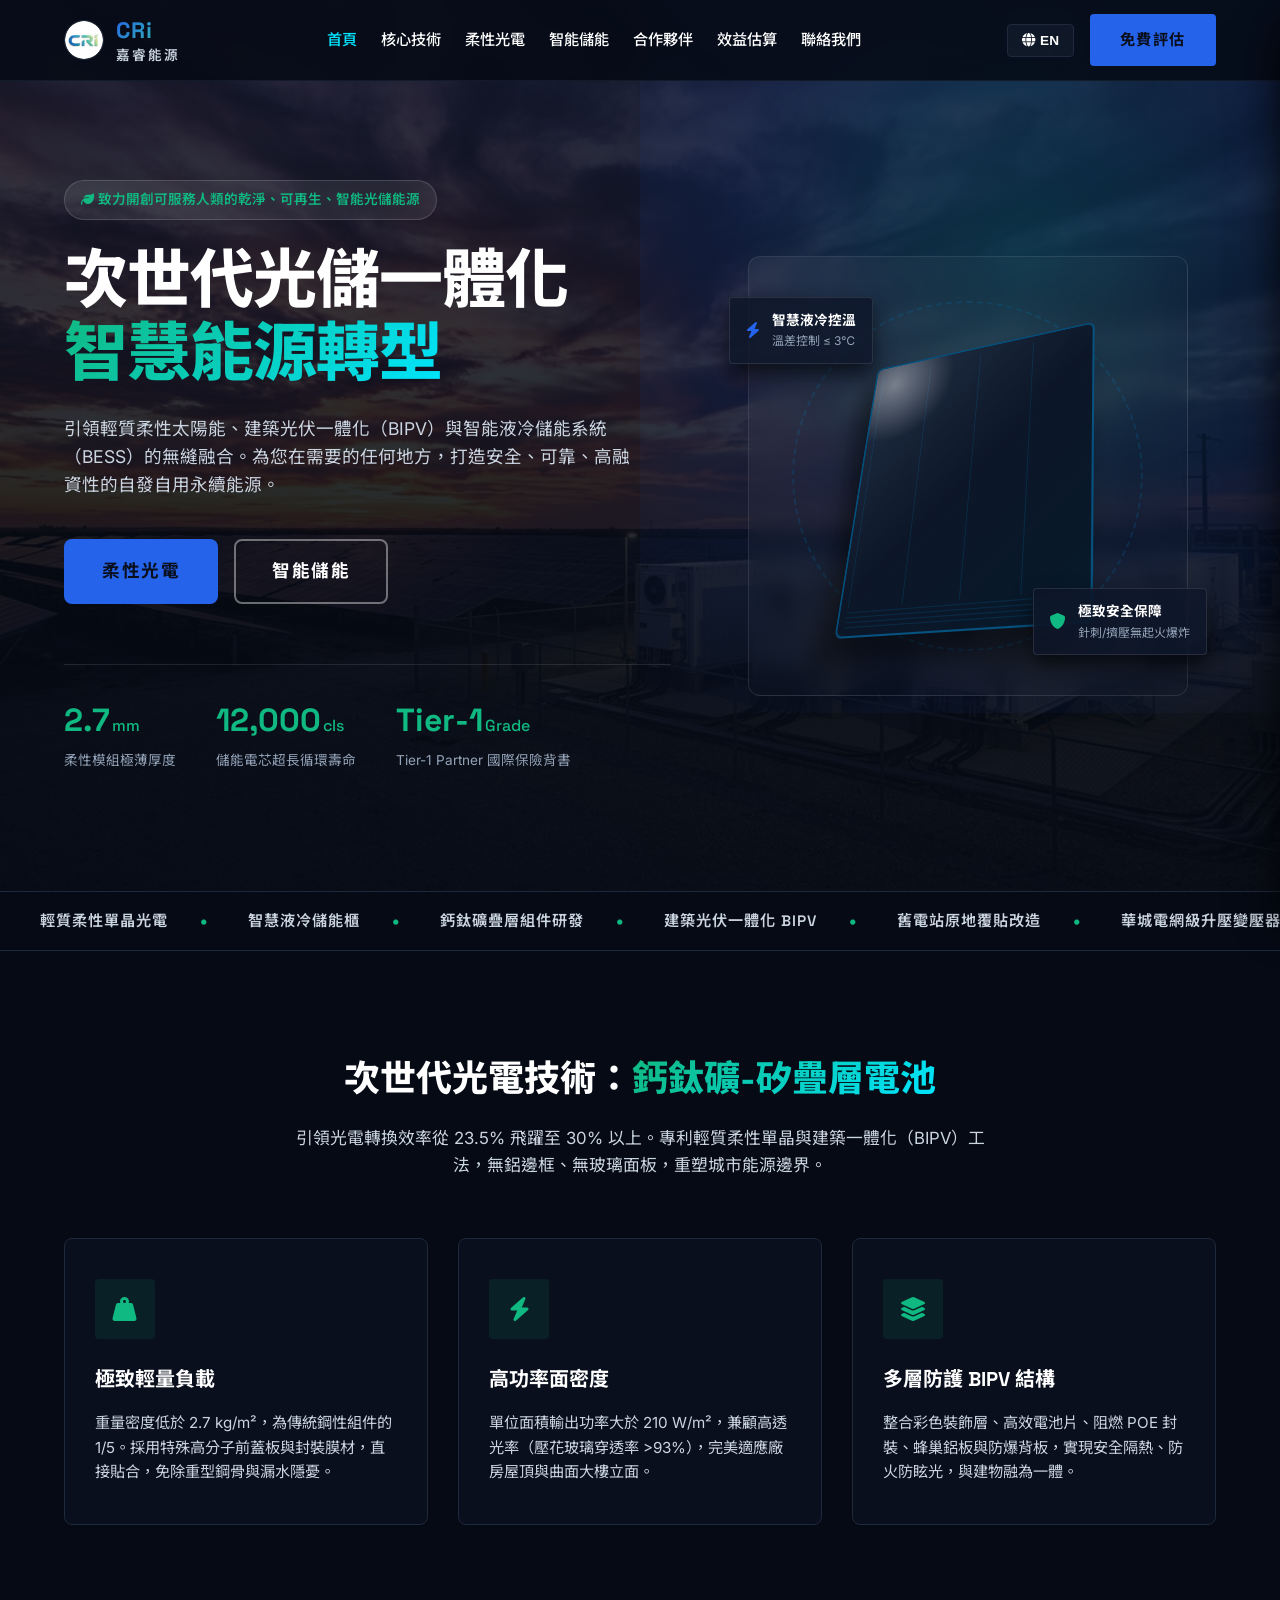
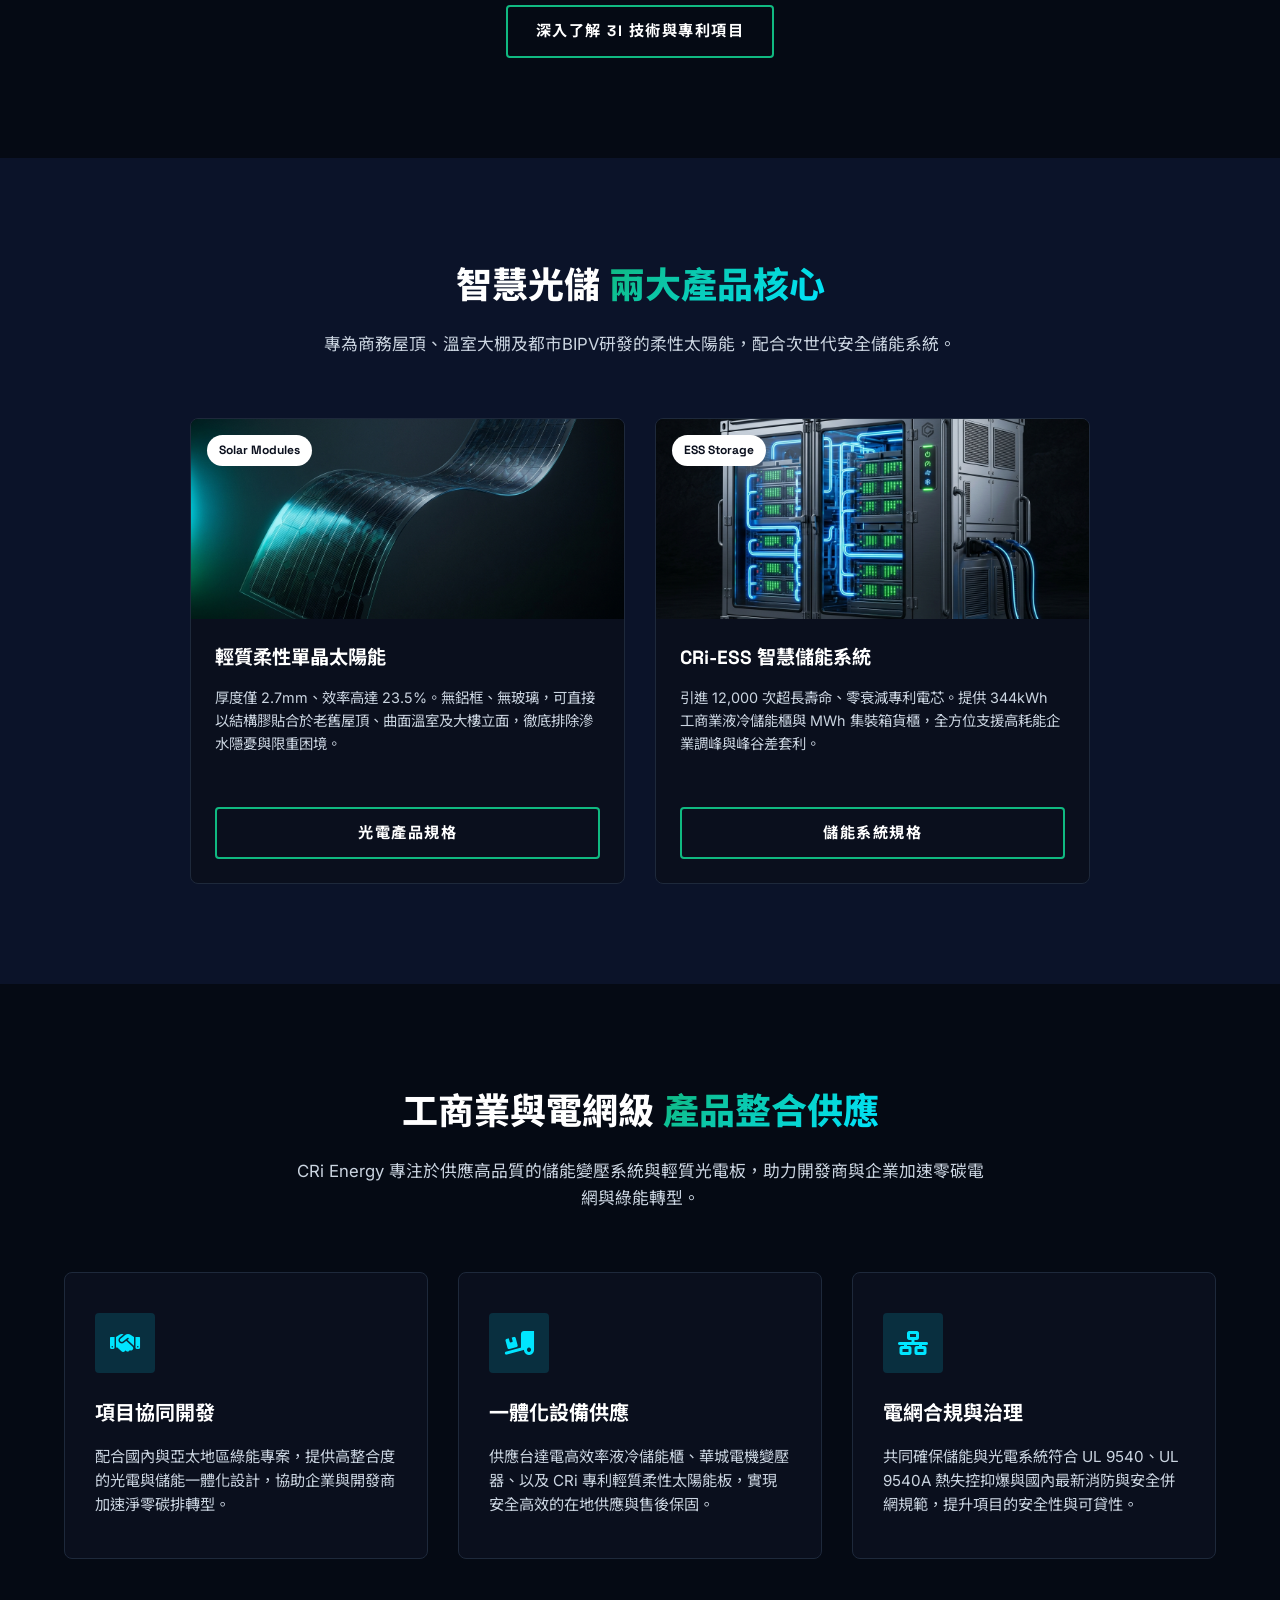
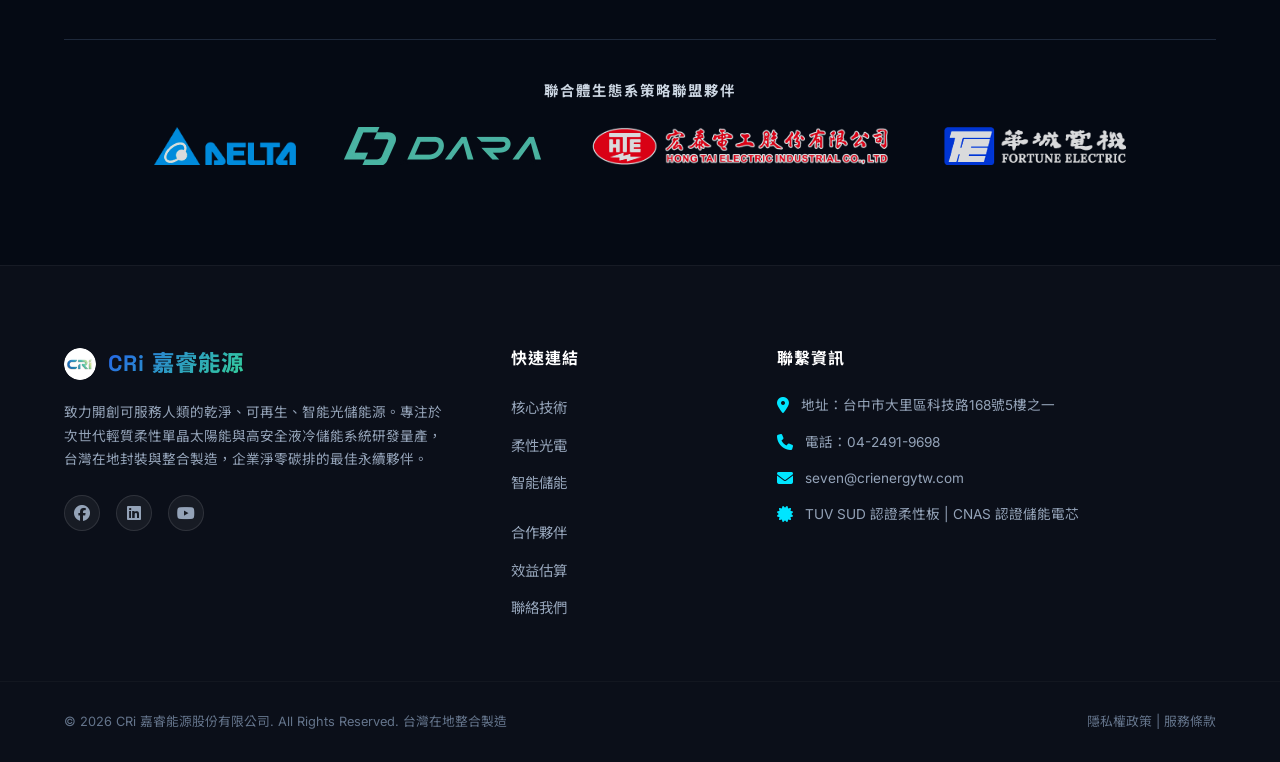
==== index.html @ dd79ecb8 "Add files via upload" ====
<!DOCTYPE html>
<html lang="zh-Hant">
<head>
    <meta charset="UTF-8">
    <meta name="viewport" content="width=device-width, initial-scale=1.0">
    <title>CRi 嘉睿能源 | 輕質柔性太陽能與智慧電網級儲能整合專家</title>
    <meta name="description" content="CRi 嘉睿能源專注於次世代輕質柔性單晶太陽能（效率 30%+ 鈣鈦礦研發）與高安全液冷儲能系統研發整合，攜手台達電、華城電機等產業龍頭，提供用電大戶與電網級光儲一體化解決方案。">
    <meta name="keywords" content="輕質太陽能, 柔性太陽能板, BIPV, 儲能系統, 電網級儲能, 鈣鈦礦疊層電池, 台達電儲能, 華城變壓器, 淨零碳排, ESG, 用電大戶">
    <meta property="og:title" content="CRi 嘉睿能源 | 輕質柔性太陽能與智慧電網級儲能整合專家">
    <meta property="og:description" content="CRi 嘉睿能源專注於次世代輕質柔性單晶太陽能（效率 30%+ 鈣鈦礦研發）與高安全液冷儲能系統研發整合，攜手台達電、華城電機等產業龍頭，提供用電大戶與電網級光儲一體化解決方案。">
    <meta property="og:type" content="website">
    <meta property="og:url" content="https://www.crienergytw.com/index.html">
    <meta property="og:image" content="https://www.crienergytw.com/images/logo.png">
    <!-- Google Fonts -->
    <link rel="preconnect" href="https://fonts.googleapis.com">
    <link rel="preconnect" href="https://fonts.gstatic.com" crossorigin>
    <link href="https://fonts.googleapis.com/css2?family=Space+Grotesk:wght@400;500;600;700&family=Inter:wght@400;500;600;700&family=Noto+Sans+TC:wght@300;400;500;700&display=swap" rel="stylesheet">
    <!-- FontAwesome for Icons -->
    <link rel="stylesheet" href="https://cdnjs.cloudflare.com/ajax/libs/font-awesome/6.4.0/css/all.min.css">
    <!-- Custom Style Sheet -->
    <link rel="stylesheet" href="styles.css">
    <link rel="icon" type="image/png" href="images/logo.png">
    <link rel="canonical" href="https://www.crienergytw.com/index.html">
    <!-- JSON-LD Structured Data for Organization -->
    <script type="application/ld+json">
    {
      "@context": "https://schema.org",
      "@type": "Organization",
      "name": "CRi 嘉睿能源",
      "url": "https://www.crienergytw.com",
      "logo": "https://www.crienergytw.com/images/logo.png",
      "description": "CRi 嘉睿能源專注於次世代輕質柔性單晶太陽能與高安全液冷儲能系統研發整合，提供用電大戶與電網級光儲一體化解決方案。",
      "address": {
        "@type": "PostalAddress",
        "streetAddress": "大里區科技路168號5樓之一",
        "addressLocality": "台中市",
        "addressCountry": "TW"
      },
      "contactPoint": {
        "@type": "ContactPoint",
        "telephone": "+886-4-2491-9698",
        "contactType": "customer service",
        "email": "seven@crienergytw.com"
      }
    }
    </script>
</head>
<body class="lang-zh">
    <!-- Navigation Header -->
    <header class="header">
        <div class="container nav-container">
            <a href="index.html" class="logo">
                <img src="images/logo.png" alt="CRi Logo" width="40" height="40" style="border-radius:50%; object-fit:cover; border: 1.5px solid var(--border);">
                <div class="logo-text">
                    <span class="brand-cri">CRi</span>
                    <span class="brand-name" lang="zh">嘉睿能源</span>
                    <span class="brand-name" lang="en">Energy</span>
                </div>
            </a>

            <nav class="nav-links">
                <a href="index.html" class="active"><span lang="zh">首頁</span><span lang="en">Home</span></a>
                <a href="about.html"><span lang="zh">核心技術</span><span lang="en">Tech</span></a>
                <a href="products-solar.html"><span lang="zh">柔性光電</span><span lang="en">Solar</span></a>
                <a href="products-storage.html"><span lang="zh">智能儲能</span><span lang="en">Storage</span></a>
                <a href="partnerships.html"><span lang="zh">合作夥伴</span><span lang="en">Partnerships</span></a>
                <a href="calculator.html"><span lang="zh">效益估算</span><span lang="en">ROI Calc</span></a>
                <a href="contact.html"><span lang="zh">聯絡我們</span><span lang="en">Contact</span></a>
            </nav>

            <div class="header-actions">
                <button class="lang-switch-btn" id="langToggle">
                    <span lang="zh"><i class="fa-solid fa-globe"></i> EN</span>
                    <span lang="en"><i class="fa-solid fa-globe"></i> 繁中</span>
                </button>
                <a href="contact.html" class="btn btn-accent nav-cta">
                    <span lang="zh">免費評估</span>
                    <span lang="en">Free Quote</span>
                </a>
                <button class="mobile-nav-toggle" aria-label="Toggle navigation">
                    <i class="fa-solid fa-bars"></i>
                </button>
            </div>
        </div>
    </header>

    <!-- Mobile Drawer Navigation -->
    <div class="mobile-drawer">
        <div class="drawer-header">
            <span class="brand-cri">CRi 嘉睿能源</span>
            <button class="drawer-close"><i class="fa-solid fa-xmark"></i></button>
        </div>
        <nav class="drawer-links">
            <a href="index.html" class="drawer-link active"><span lang="zh">首頁</span><span lang="en">Home</span></a>
            <a href="about.html" class="drawer-link"><span lang="zh">核心技術</span><span lang="en">Tech</span></a>
            <a href="products-solar.html" class="drawer-link"><span lang="zh">柔性光電</span><span lang="en">Solar</span></a>
            <a href="products-storage.html" class="drawer-link"><span lang="zh">智能儲能</span><span lang="en">Storage</span></a>
            <a href="partnerships.html" class="drawer-link"><span lang="zh">合作夥伴</span><span lang="en">Partnerships</span></a>
            <a href="calculator.html" class="drawer-link"><span lang="zh">效益估算</span><span lang="en">ROI Calc</span></a>
            <a href="contact.html" class="drawer-link"><span lang="zh">聯絡我們</span><span lang="en">Contact</span></a>
            <a href="contact.html" class="drawer-link btn btn-accent text-center mt-2"><span lang="zh">免費評估</span><span lang="en">Free Quote</span></a>
        </nav>
    </div>

    <!-- Hero Section -->
    <section class="hero-section hero-home">
        <div class="hero-bg-glow"></div>
        <div class="container hero-container">
            <div class="hero-content">
                <div class="tagline">
                    <span lang="zh"><i class="fa-solid fa-leaf"></i> 致力開創可服務人類的乾淨、可再生、智能光儲能源</span>
                    <span lang="en"><i class="fa-solid fa-leaf"></i> Committed to Clean, Renewable, Intelligent Solar & Storage</span>
                </div>
                <h1 lang="zh" class="hero-title">次世代光儲一體化<br><span class="gradient-text">智慧能源轉型</span></h1>
                <h1 lang="en" class="hero-title">Next-Gen Solar-Storage<br><span class="gradient-text">Intelligent Integration</span></h1>
                
                <p lang="zh" class="hero-subtitle">引領輕質柔性太陽能、建築光伏一體化（BIPV）與智能液冷儲能系統（BESS）的無縫融合。為您在需要的任何地方，打造安全、可靠、高融資性的自發自用永續能源。</p>
                <p lang="en" class="hero-subtitle">Leading the seamless fusion of lightweight flexible solar, building-integrated photovoltaics (BIPV), and intelligent liquid-cooled BESS. Delivering secure, reliable, and bankable self-generation energy systems wherever you need it.</p>

                <div class="hero-buttons">
                    <a href="products-solar.html" class="btn btn-accent btn-lg">
                        <span lang="zh">柔性光電</span>
                        <span lang="en">Solar Modules</span>
                    </a>
                    <a href="products-storage.html" class="btn btn-outline btn-lg">
                        <span lang="zh">智能儲能</span>
                        <span lang="en">Energy Storage</span>
                    </a>
                </div>

                <div class="hero-badges">
                    <div class="hero-badge">
                        <span class="badge-num">2.7<span class="badge-unit">mm</span></span>
                        <span class="badge-label" lang="zh">柔性模組極薄厚度</span>
                        <span class="badge-label" lang="en">Ultra-Thin Flexible Profile</span>
                    </div>
                    <div class="hero-badge">
                        <span class="badge-num">12,000<span class="badge-unit">cls</span></span>
                        <span class="badge-label" lang="zh">儲能電芯超長循環壽命</span>
                        <span class="badge-label" lang="en">ESS Cell Cycle Life</span>
                    </div>
                    <div class="hero-badge">
                        <span class="badge-num">Tier-1<span class="badge-unit">Grade</span></span>
                        <span class="badge-label" lang="zh">Tier-1 Partner 國際保險背書</span>
                        <span class="badge-label" lang="en">Factory Technical Support</span>
                    </div>
                </div>
            </div>
            
            <div class="hero-visual">
                <div class="flex-panel-card">
                    <div class="glow-ring"></div>
                    <div class="panel-preview">
                        <div class="flex-solar-panel">
                            <div class="grid-line horizontal"></div>
                            <div class="grid-line horizontal"></div>
                            <div class="grid-line horizontal"></div>
                            <div class="grid-line horizontal"></div>
                            <div class="grid-line vertical"></div>
                            <div class="grid-line vertical"></div>
                            <div class="grid-line vertical"></div>
                            <div class="grid-line vertical"></div>
                            <div class="sun-flare"></div>
                        </div>
                    </div>
                    <div class="floating-data-card card-1">
                        <i class="fa-solid fa-bolt text-accent"></i>
                        <div>
                            <h4 lang="zh">智慧液冷控溫</h4>
                            <h4 lang="en">Smart Liquid Cooling</h4>
                            <p lang="zh">溫差控制 ≤ 3℃</p>
                            <p lang="en">Temp Deviation ≤ 3℃</p>
                        </div>
                    </div>
                    <div class="floating-data-card card-2">
                        <i class="fa-solid fa-shield text-success"></i>
                        <div>
                            <h4 lang="zh">極致安全保障</h4>
                            <h4 lang="en">Extreme Safety</h4>
                            <p lang="zh">針刺/擠壓無起火爆炸</p>
                            <p lang="en">Zero Fire, Certified</p>
                        </div>
                    </div>
                </div>
            </div>
        </div>
    </section>

    <!-- Infinite Scrolling Ticker -->
    <div class="ticker-wrap">
        <div class="ticker">
            <div class="ticker-item"><span lang="zh">輕質柔性單晶光電</span><span lang="en">Lightweight Flexible Solar</span></div>
            <div class="ticker-item"><span lang="zh">智慧液冷儲能櫃</span><span lang="en">Liquid-Cooled LFP BESS</span></div>
            <div class="ticker-item"><span lang="zh">鈣鈦礦疊層組件研發</span><span lang="en">Perovskite Tandem Solar</span></div>
            <div class="ticker-item"><span lang="zh">建築光伏一體化 BIPV</span><span lang="en">Building Integrated PV</span></div>
            <div class="ticker-item"><span lang="zh">舊電站原地覆貼改造</span><span lang="en">Overlay Solar Repower</span></div>
            <div class="ticker-item"><span lang="zh">華城電網級升壓變壓器</span><span lang="en">Fortune Grid Transformers</span></div>
            <div class="ticker-item"><span lang="zh">台達防爆儲能櫃專利</span><span lang="en">Delta UL9540A BESS</span></div>
            <div class="ticker-item"><span lang="zh">高安全電網併網防護</span><span lang="en">Grid-Scale Connection Safety</span></div>
            <div class="ticker-item"><span lang="zh">達拉移動微電網快充</span><span lang="en">Dara EV Charging Hubs</span></div>
            <div class="ticker-item"><span lang="zh">國際安規認證與擔保</span><span lang="en">Lender-Ready Bankability</span></div>
            <!-- Duplicate for infinite seamless scroll -->
            <div class="ticker-item"><span lang="zh">輕質柔性單晶光電</span><span lang="en">Lightweight Flexible Solar</span></div>
            <div class="ticker-item"><span lang="zh">智慧液冷儲能櫃</span><span lang="en">Liquid-Cooled LFP BESS</span></div>
            <div class="ticker-item"><span lang="zh">鈣鈦礦疊層組件研發</span><span lang="en">Perovskite Tandem Solar</span></div>
            <div class="ticker-item"><span lang="zh">建築光伏一體化 BIPV</span><span lang="en">Building Integrated PV</span></div>
            <div class="ticker-item"><span lang="zh">舊電站原地覆貼改造</span><span lang="en">Overlay Solar Repower</span></div>
            <div class="ticker-item"><span lang="zh">華城電網級升壓變壓器</span><span lang="en">Fortune Grid Transformers</span></div>
            <div class="ticker-item"><span lang="zh">台達防爆儲能櫃專利</span><span lang="en">Delta UL9540A BESS</span></div>
            <div class="ticker-item"><span lang="zh">高安全電網併網防護</span><span lang="en">Grid-Scale Connection Safety</span></div>
            <div class="ticker-item"><span lang="zh">達拉移動微電網快充</span><span lang="en">Dara EV Charging Hubs</span></div>
            <div class="ticker-item"><span lang="zh">國際安規認證與擔保</span><span lang="en">Lender-Ready Bankability</span></div>
        </div>
    </div>

    <!-- Core Technology Teaser Section -->
    <section class="section advantages-section">
        <div class="container">
            <div class="section-header text-center">
                <h2 lang="zh" class="section-title">次世代光電技術：<span class="gradient-text">鈣鈦礦-矽疊層電池</span></h2>
                <h2 lang="en" class="section-title">Next-Gen Solar Tech: <span class="gradient-text">Perovskite-Silicon Tandem R&D</span></h2>
                <p lang="zh" class="section-subtitle">引領光電轉換效率從 23.5% 飛躍至 30% 以上。專利輕質柔性單晶與建築一體化（BIPV）工法，無鋁邊框、無玻璃面板，重塑城市能源邊界。</p>
                <p lang="en" class="section-subtitle">Pioneering cell conversion efficiency from 23.5% to over 30%. Patented lightweight flexible monomorphic cells and BIPV configurations without glass panels or frames.</p>
            </div>

            <div class="features-grid">
                <div class="feature-card">
                    <div class="card-icon" style="color: var(--primary);"><i class="fa-solid fa-weight-hanging"></i></div>
                    <h3 lang="zh">極致輕量負載</h3>
                    <h3 lang="en">Ultra-Light Profile</h3>
                    <p lang="zh">重量密度低於 2.7 kg/m²，為傳統鋼性組件的 1/5。採用特殊高分子前蓋板與封裝膜材，直接貼合，免除重型鋼骨與漏水隱憂。</p>
                    <p lang="en">Weighs under 2.7 kg/m², which is 1/5 of rigid glass panels. Utilizes specialized polymer covers and direct structural bonding.</p>
                </div>
                <div class="feature-card">
                    <div class="card-icon" style="color: var(--primary);"><i class="fa-solid fa-bolt"></i></div>
                    <h3 lang="zh">高功率面密度</h3>
                    <h3 lang="en">High Power Density</h3>
                    <p lang="zh">單位面積輸出功率大於 210 W/m²，兼顧高透光率（壓花玻璃穿透率 &gt;93%），完美適應廠房屋頂與曲面大樓立面。</p>
                    <p lang="en">Output power exceeds 210 W/m². Features high transmittance (&gt;93% embossed glass interface) for curved commercial facades.</p>
                </div>
                <div class="feature-card">
                    <div class="card-icon" style="color: var(--primary);"><i class="fa-solid fa-layer-group"></i></div>
                    <h3 lang="zh">多層防護 BIPV 結構</h3>
                    <h3 lang="en">BIPV Layer Engineering</h3>
                    <p lang="zh">整合彩色裝飾層、高效電池片、阻燃 POE 封裝、蜂巢鋁板與防爆背板，實現安全隔熱、防火防眩光，與建物融為一體。</p>
                    <p lang="en">Combines colored patterns, safety battery cells, fire-retardant POE layers, aluminum honeycomb, and insulation backing sheets.</p>
                </div>
            </div>

            <div class="text-center mt-3">
                <a href="about.html" class="btn btn-outline">
                    <span lang="zh">深入了解 3i 技術與專利項目</span>
                    <span lang="en">Explore 3i Technology &amp; Patents</span>
                </a>
            </div>
        </div>
    </section>

    <!-- Product Line Summary Section -->
    <section class="section products-section bg-light">
        <div class="container">
            <div class="section-header text-center">
                <h2 lang="zh" class="section-title">智慧光儲 <span class="gradient-text">兩大產品核心</span></h2>
                <h2 lang="en" class="section-title">Two Core <span class="gradient-text">Product Ranges</span></h2>
                <p lang="zh" class="section-subtitle">專為商務屋頂、溫室大棚及都市BIPV研發的柔性太陽能，配合次世代安全儲能系統。</p>
                <p lang="en" class="section-subtitle">Pioneering lightweight flexible solar integration and high-safety lithium battery storage systems.</p>
            </div>

            <div class="products-grid" style="grid-template-columns: 1fr 1fr; max-width: 900px; margin: 0 auto;">
                <div class="product-card">
                    <div class="product-badge bg-primary">Solar Modules</div>
                    <div class="product-image-placeholder" style="background:#0f172a; display:flex; align-items:center; justify-content:center;">
                        <img src="images/solar_render.jpg" alt="CRi Flexible Solar" style="width:100%; height:100%; object-fit:cover;">
                    </div>
                    <div class="product-info">
                        <h3>輕質柔性單晶太陽能</h3>
                        <p lang="zh" class="product-desc">厚度僅 2.7mm、效率高達 23.5%。無鋁框、無玻璃，可直接以結構膠貼合於老舊屋頂、曲面溫室及大樓立面，徹底排除滲水隱憂與限重困境。</p>
                        <p lang="en" class="product-desc">Flexible, thin monocrystalline panels. Glued flat without brackets, preventing structural damage and leakage on factories or BIPV facades.</p>
                        <a href="products-solar.html" class="btn btn-outline btn-block mt-2">
                            <span lang="zh">光電產品規格</span>
                            <span lang="en">Solar Specifications</span>
                        </a>
                    </div>
                </div>

                <div class="product-card">
                    <div class="product-badge bg-accent">ESS Storage</div>
                    <div class="product-image-placeholder" style="background:#0f172a; display:flex; align-items:center; justify-content:center;">
                        <img src="images/storage_render.jpg" alt="CRi ESS Cabinet" style="width:100%; height:100%; object-fit:cover;">
                    </div>
                    <div class="product-info">
                        <h3>CRi-ESS 智慧儲能系統</h3>
                        <p lang="zh" class="product-desc">引進 12,000 次超長壽命、零衰減專利電芯。提供 344kWh 工商業液冷儲能櫃與 MWh 集裝箱貨櫃，全方位支援高耗能企業調峰與峰谷差套利。</p>
                        <p lang="en" class="product-desc">12,000-cycle high safety ESS platforms. Supports peak shaving and peak-valley arbitrage for industrial and utility sectors.</p>
                        <a href="products-storage.html" class="btn btn-outline btn-block mt-2">
                            <span lang="zh">儲能系統規格</span>
                            <span lang="en">ESS Specifications</span>
                        </a>
                    </div>
                </div>
            </div>
        </div>
    </section>

    <!-- Strategic Partnerships Section -->
    <section class="section partnerships-section" id="partnerships">
        <div class="container">
            <div class="section-header text-center">
                <h2 lang="zh" class="section-title">工商業與電網級 <span class="gradient-text">產品整合供應</span></h2>
                <h2 lang="en" class="section-title">Commercial & Grid-Scale <span class="gradient-text">Product Integration</span></h2>
                <p lang="zh" class="section-subtitle">CRi Energy 專注於供應高品質的儲能變壓系統與輕質光電板，助力開發商與企業加速零碳電網與綠能轉型。</p>
                <p lang="en" class="section-subtitle">CRi Energy specializes in supplying utility-scale battery storage, grid transformers, and flexible solar modules, supporting developers in accelerating the transition to net-zero grids.</p>
            </div>

                        <div class="features-grid" style="margin-top: 48px;">
                <div class="feature-card">
                    <div class="card-icon card-icon-accent"><i class="fa-solid fa-handshake"></i></div>
                    <h3 lang="zh">項目協同開發</h3>
                    <h3 lang="en">Joint Development</h3>
                    <p lang="zh">配合國內與亞太地區綠能專案，提供高整合度的光電與儲能一體化設計，協助企業與開發商加速淨零碳排轉型。</p>
                    <p lang="en">Supporting green energy projects, delivering integrated solar and storage system architectures for net-zero transition.</p>
                </div>
                <div class="feature-card">
                    <div class="card-icon card-icon-accent"><i class="fa-solid fa-truck-ramp-box"></i></div>
                    <h3 lang="zh">一體化設備供應</h3>
                    <h3 lang="en">Equipment Sourcing</h3>
                    <p lang="zh">供應台達電高效率液冷儲能櫃、華城電機變壓器、以及 CRi 專利輕質柔性太陽能板，實現安全高效的在地供應與售後保固。</p>
                    <p lang="en">Sourcing high-efficiency liquid-cooled BESS containers, transformers, and CRi patented flexible modules with local technical support.</p>
                </div>
                <div class="feature-card">
                    <div class="card-icon card-icon-accent"><i class="fa-solid fa-network-wired"></i></div>
                    <h3 lang="zh">電網合規與治理</h3>
                    <h3 lang="en">Grid Stewardship</h3>
                    <p lang="zh">共同確保儲能與光電系統符合 UL 9540、UL 9540A 熱失控抑爆與國內最新消防與安全併網規範，提升項目的安全性與可貸性。</p>
                    <p lang="en">Ensuring assets comply with UL 9540A thermal runaway safety standards and local grid connection regulations.</p>
                </div>
            </div>

            <!-- Partner Logos Bar -->
            <div class="partner-logos-bar" style="margin-top: 60px; border-top: 1px solid var(--border); padding-top: 40px; text-align: center;">
                <h4 lang="zh" style="font-size: 0.9rem; font-weight: 700; color: var(--gray); text-transform: uppercase; letter-spacing: 2px; margin-bottom: 24px;">聯合體生態系策略聯盟夥伴</h4>
                <h4 lang="en" style="font-size: 0.9rem; font-weight: 700; color: var(--gray); text-transform: uppercase; letter-spacing: 2px; margin-bottom: 24px;">Consortium Ecosystem Partners</h4>
                <div style="display: flex; justify-content: center; align-items: center; gap: 48px; flex-wrap: wrap; opacity: 0.85;">
                    <img src="images/logo/delta_logo.png" alt="Delta Logo" style="height: 38px; width: auto; object-fit: contain; filter: brightness(1.2);">
                    <img src="images/logo/dara.avif" alt="Dara Power Logo" style="height: 38px; width: auto; object-fit: contain; filter: brightness(1.2);">
                    <img src="images/logo/hongtai_logo.png" alt="Hong Tai Logo" style="height: 38px; width: auto; object-fit: contain; filter: brightness(1.2);">
                    <img src="images/logo/fortune_logo.png" alt="Fortune Electric Logo" style="height: 38px; width: auto; object-fit: contain; filter: brightness(1.2);">
                </div>
            </div>
        </div>
    </section>

    <!-- Footer -->
    <footer class="footer">
        <div class="container footer-grid">
            <div class="footer-brand">
                <div class="logo">
                    <img src="images/logo.png" alt="CRi Logo" width="32" height="32" style="border-radius:50%; object-fit:cover;">
                    <span class="brand-cri">CRi 嘉睿能源</span>
                </div>
                <p lang="zh" class="footer-desc">致力開創可服務人類的乾淨、可再生、智能光儲能源。專注於次世代輕質柔性單晶太陽能與高安全液冷儲能系統研發量產，台灣在地封裝與整合製造，企業淨零碳排的最佳永續夥伴。</p>
                <p lang="en" class="footer-desc">Committed to developing clean, renewable, and intelligent solar & storage systems that serve humanity. Offering Taiwan-made flexible modules and advanced LFP storage cabinets.</p>
                <div class="social-links">
                    <a href="#" aria-label="Facebook"><i class="fa-brands fa-facebook"></i></a>
                    <a href="#" aria-label="LinkedIn"><i class="fa-brands fa-linkedin"></i></a>
                    <a href="#" aria-label="YouTube"><i class="fa-brands fa-youtube"></i></a>
                </div>
            </div>

            <div class="footer-links">
                <h4 lang="zh">快速連結</h4>
                <h4 lang="en">Quick Links</h4>
                <ul>
                    <li><a href="about.html"><span lang="zh">核心技術</span><span lang="en">Tech</span></a></li>
                    <li><a href="products-solar.html"><span lang="zh">柔性光電</span><span lang="en">Solar</span></a></li>
                    <li><a href="products-storage.html"><span lang="zh">智能儲能</span><span lang="en">Storage</span></a></li>
                    <li></li>
                    <li><a href="partnerships.html"><span lang="zh">合作夥伴</span><span lang="en">Partnerships</span></a></li>
                    <li><a href="calculator.html"><span lang="zh">效益估算</span><span lang="en">ROI Calc</span></a></li>
                    <li><a href="contact.html"><span lang="zh">聯絡我們</span><span lang="en">Contact</span></a></li>
                </ul>
            </div>

            <div class="footer-contact">
                <h4 lang="zh">聯繫資訊</h4>
                <h4 lang="en">Contact Info</h4>
                <ul class="contact-list">
                    <li><i class="fa-solid fa-location-dot"></i> <span lang="zh">地址：台中市大里區科技路168號5樓之一</span><span lang="en">Address: 5F.-1, No. 168, Keji Rd., Dali Dist., Taichung City, Taiwan</span></li>
                    <li><i class="fa-solid fa-phone"></i> <span lang="zh">電話：04-2491-9698</span><span lang="en">Phone: +886-4-2491-9698</span></li>
                    <li><i class="fa-solid fa-envelope"></i> seven@crienergytw.com</li>
                    <li><i class="fa-solid fa-certificate"></i> <span lang="zh">TUV SUD 認證柔性板 | CNAS 認證儲能電芯</span><span lang="en">TUV SUD Certified Solar | CNAS Certified Cells</span></li>
                </ul>
            </div>
        </div>

        <div class="footer-bottom">
            <div class="container footer-bottom-flex">
                <p>&copy; 2026 CRi 嘉睿能源股份有限公司. All Rights Reserved. <span lang="zh">台灣在地整合製造</span><span lang="en">Integrated in Taiwan</span></p>
                <p>
                    <a href="#"><span lang="zh">隱私權政策</span><span lang="en">Privacy Policy</span></a> | 
                    <a href="#"><span lang="zh">服務條款</span><span lang="en">Terms of Service</span></a>
                </p>
            </div>
        </div>
    </footer>

    <!-- Custom Script -->
    <script src="script.js"></script>
</body>
</html>
---- styles.css ----
/* Core Variables & Reset - CRi Dark Tech-Sustainable Theme */
:root {
    --primary: #10b981; /* Emerald Green (Sustainability) */
    --primary-light: #34d399;
    --primary-glow: rgba(16, 185, 129, 0.1);
    --accent: #2563eb; /* Cobalt Blue (Technology) */
    --accent-light: #00e5ff; /* Electric Cyan (Tech highlights) */
    --accent-glow: rgba(0, 229, 255, 0.15);
    --dark: #ffffff; /* White text for main headings */
    --dark-surface: #0a0f1d;
    --light: #0a0f1d; /* Card & container background */
    --light-bg: #0b1329; /* Section backgrounds */
    --gray: #cbd5e1; /* Muted text Slate-400 */
    --border: #1e293b; /* Thin slate border */
    --success: #10b981; /* Emerald Green */
    
    --font-heading: 'Space Grotesk', 'Outfit', 'Noto Sans TC', sans-serif;
    --font-body: 'Inter', 'Noto Sans TC', sans-serif;
    
    --shadow-sm: 0 2px 4px rgba(0,0,0,0.4);
    --shadow-md: 0 10px 20px rgba(0,0,0,0.6);
    --shadow-lg: 0 20px 40px rgba(0,0,0,0.8);
    
    --radius-sm: 4px;
    --radius-md: 8px;
    --radius-lg: 12px;
    
    --transition: all 0.3s cubic-bezier(0.4, 0, 0.2, 1);
}

* {
    box-sizing: border-box;
    margin: 0;
    padding: 0;
}

html {
    scroll-behavior: smooth;
    font-size: 16px;
}

body {
    font-family: var(--font-body);
    background-color: #050a14; /* Pure deep navy background */
    color: var(--gray); /* Use Slate-400 body text color */
    line-height: 1.6;
    overflow-x: hidden;
}

h1, h2, h3, h4, h5, h6 {
    color: var(--dark);
    font-family: var(--font-heading);
}

/* Bilingual Show/Hide System */
body.lang-zh [lang="en"] {
    display: none !important;
}

body.lang-en [lang="zh"] {
    display: none !important;
}

/* Grid & Layout Containers */
.container {
    width: 100%;
    max-width: 1200px;
    margin: 0 auto;
    padding: 0 24px;
}

.max-width-md {
    max-width: 800px;
}

.section {
    padding: 100px 0;
}

.bg-light {
    background-color: var(--light-bg);
}

.bg-dark {
    background-color: var(--dark);
}

.text-white {
    color: var(--light) !important;
}

.text-gray {
    color: var(--gray) !important;
}

.text-center {
    text-align: center;
}

.mb-1 { margin-bottom: 16px; }
.mb-2 { margin-bottom: 32px; }
.mt-2 { margin-top: 32px; }
.mt-3 { margin-top: 48px; }

.py-2 {
    padding-top: 8px !important;
    padding-bottom: 8px !important;
}

/* Buttons & Interactive Elements */
.btn {
    display: inline-flex;
    align-items: center;
    justify-content: center;
    padding: 12px 28px;
    font-family: var(--font-heading);
    font-weight: 700;
    font-size: 0.95rem;
    text-transform: uppercase;
    letter-spacing: 1.5px;
    border-radius: var(--radius-sm);
    border: 2px solid transparent;
    cursor: pointer;
    text-decoration: none;
    transition: var(--transition);
}

.btn-accent {
    background-color: var(--accent);
    color: var(--light);
}

.btn-accent:hover {
    background-color: var(--accent-light);
    transform: translateY(-2px);
    box-shadow: 0 8px 20px var(--accent-glow);
}

.btn-outline {
    background-color: transparent;
    border-color: var(--primary);
    color: var(--dark);
}

.btn-outline:hover {
    background-color: var(--primary);
    color: var(--light);
    transform: translateY(-2px);
}

.btn-lg {
    padding: 16px 36px;
    font-size: 1.1rem;
    border-radius: var(--radius-md);
}

.btn-block {
    display: flex;
    width: 100%;
}

.text-success {
    color: var(--success) !important;
}

.text-accent {
    color: var(--accent) !important;
}

.text-warning {
    color: #f39c12 !important;
}

/* Header & Navigation */
.header {
    position: fixed;
    top: 0;
    left: 0;
    width: 100%;
    z-index: 1000;
    background-color: rgba(5, 10, 20, 0.85);
    backdrop-filter: blur(12px);
    border-bottom: 1px solid rgba(30, 41, 59, 0.5);
    transition: var(--transition);
}

.header.scrolled {
    background-color: rgba(5, 10, 20, 0.98);
    box-shadow: var(--shadow-sm);
}

.nav-container {
    display: flex;
    align-items: center;
    justify-content: space-between;
    height: 80px;
}

.logo {
    display: flex;
    align-items: center;
    gap: 12px;
    text-decoration: none;
    color: var(--dark);
}

.logo-text {
    display: flex;
    flex-direction: column;
}

.brand-cri {
    font-family: var(--font-heading);
    font-weight: 800;
    font-size: 1.4rem;
    letter-spacing: 1px;
    background: linear-gradient(135deg, var(--accent), var(--primary-light));
    -webkit-background-clip: text;
    -webkit-text-fill-color: transparent;
}

.brand-name {
    font-size: 0.85rem;
    font-weight: 600;
    color: var(--gray);
    letter-spacing: 2px;
    margin-top: -4px;
}

.nav-links {
    display: flex;
    gap: 24px;
}

.nav-links a {
    text-decoration: none;
    color: var(--dark);
    font-weight: 500;
    transition: var(--transition);
    font-size: 0.95rem;
}

.nav-links a:hover, .nav-links a.active {
    color: var(--accent-light);
}

.header-actions {
    display: flex;
    align-items: center;
    gap: 16px;
}

.lang-switch-btn {
    background: rgba(30, 41, 59, 0.4);
    border: 1px solid var(--border);
    padding: 8px 14px;
    border-radius: var(--radius-sm);
    font-weight: 600;
    font-size: 0.85rem;
    cursor: pointer;
    transition: var(--transition);
    display: inline-flex;
    align-items: center;
    gap: 6px;
    color: var(--dark);
}

.lang-switch-btn:hover {
    background: var(--border);
    color: var(--primary);
}

.mobile-nav-toggle {
    display: none;
    background: none;
    border: none;
    font-size: 1.5rem;
    cursor: pointer;
    color: var(--dark);
}

/* Mobile Drawer */
.mobile-drawer {
    position: fixed;
    top: 0;
    right: -300px;
    width: 300px;
    height: 100%;
    background-color: var(--light);
    z-index: 2000;
    box-shadow: var(--shadow-lg);
    display: flex;
    flex-direction: column;
    padding: 24px;
    transition: right 0.4s cubic-bezier(0.4, 0, 0.2, 1);
}

.mobile-drawer.open {
    right: 0;
}

.drawer-header {
    display: flex;
    align-items: center;
    justify-content: space-between;
    margin-bottom: 40px;
}

.drawer-close {
    background: none;
    border: none;
    font-size: 1.8rem;
    cursor: pointer;
    color: var(--dark);
}

.drawer-links {
    display: flex;
    flex-direction: column;
    gap: 20px;
}

.drawer-links a {
    text-decoration: none;
    color: var(--dark);
    font-size: 1.1rem;
    font-weight: 500;
    padding: 8px 0;
    border-bottom: 1px solid var(--light-bg);
    transition: var(--transition);
}

.drawer-links a:hover, .drawer-links a.active {
    color: var(--accent-light);
}

/* Hero Section */
.hero-section {
    position: relative;
    padding: 180px 0 120px 0;
    background-size: cover;
    background-position: center center;
    background-repeat: no-repeat;
    color: var(--dark);
    overflow: hidden;
}

.hero-section::before {
    content: '';
    position: absolute;
    top: 0;
    left: 0;
    width: 100%;
    height: 100%;
    background: linear-gradient(rgba(5, 10, 20, 0.75) 0%, rgba(5, 10, 20, 0.95) 100%);
    z-index: 1;
    pointer-events: none;
}

.hero-section .container {
    position: relative;
    z-index: 2;
}

/* Page Specific Hero Background Images */
.hero-home { background-image: url('images/bg_home.jpg'); }
.hero-about { background-image: url('images/bg_about.jpg'); }
.hero-solar { background-image: url('images/bg_solar.jpg'); }
.hero-storage { background-image: url('images/bg_storage.jpg'); }
.hero-cases { background-image: url('images/bg_cases.jpg'); }
.hero-partnerships { background-image: url('images/bg_partnerships.jpg'); }
.hero-calculator { background-image: url('images/bg_calculator.jpg'); }
.hero-contact { background-image: url('images/bg_contact.jpg'); }

.hero-bg-glow {
    position: absolute;
    top: -20%;
    right: -10%;
    width: 60%;
    height: 100%;
    background: radial-gradient(circle, rgba(0, 229, 255, 0.15) 0%, rgba(37, 99, 235, 0.1) 50%, rgba(5, 10, 20, 0) 100%);
    z-index: 1;
    pointer-events: none;
}

.hero-container {
    display: grid;
    grid-template-columns: 1.1fr 0.9fr;
    gap: 48px;
    align-items: center;
    position: relative;
    z-index: 2;
}

.tagline {
    display: inline-flex;
    align-items: center;
    gap: 8px;
    background-color: rgba(255,255,255,0.08);
    border: 1px solid rgba(255,255,255,0.15);
    padding: 8px 16px;
    border-radius: 50px;
    font-size: 0.85rem;
    font-weight: 600;
    color: var(--success);
    margin-bottom: 24px;
}

.hero-title {
    font-family: var(--font-heading);
    font-size: 4rem;
    font-weight: 800;
    line-height: 1.15;
    margin-bottom: 24px;
    letter-spacing: -1px;
}

.gradient-text {
    background: linear-gradient(135deg, var(--success), var(--accent-light));
    -webkit-background-clip: text;
    -webkit-text-fill-color: transparent;
}

.hero-subtitle {
    font-size: 1.1rem;
    color: #cbd5e1;
    margin-bottom: 40px;
    max-width: 580px;
}

.hero-buttons {
    display: flex;
    gap: 16px;
    margin-bottom: 60px;
}

.hero-buttons .btn-outline {
    border-color: rgba(255,255,255,0.4);
    color: var(--dark);
}

.hero-buttons .btn-outline:hover {
    background-color: rgba(255,255,255,0.1);
    border-color: var(--dark);
    color: var(--dark);
}

.hero-badges {
    display: flex;
    gap: 40px;
    border-top: 1px solid rgba(255,255,255,0.1);
    padding-top: 30px;
}

.hero-badge {
    display: flex;
    flex-direction: column;
}

.badge-num {
    font-family: var(--font-heading);
    font-size: 2rem;
    font-weight: 800;
    color: var(--success);
}

.badge-unit {
    font-size: 1rem;
    font-weight: 500;
    margin-left: 2px;
}

.badge-label {
    font-size: 0.85rem;
    color: #94a3b8;
    margin-top: 4px;
}

/* Curved Solar Panel Illustration */
.hero-visual {
    display: flex;
    justify-content: center;
    position: relative;
}

.flex-panel-card {
    position: relative;
    width: 100%;
    max-width: 440px;
    height: 440px;
    background: radial-gradient(100% 100% at 0% 0%, rgba(255, 255, 255, 0.05) 0%, rgba(255, 255, 255, 0.01) 100%);
    border: 1px solid rgba(255, 255, 255, 0.1);
    border-radius: var(--radius-lg);
    backdrop-filter: blur(10px);
    display: flex;
    align-items: center;
    justify-content: center;
    padding: 30px;
}

.glow-ring {
    position: absolute;
    width: 80%;
    height: 80%;
    border-radius: 50%;
    border: 2px dashed rgba(0, 119, 182, 0.2);
    animation: rotate 20s linear infinite;
}

.panel-preview {
    position: relative;
    width: 260px;
    height: 320px;
    transform-style: preserve-3d;
    perspective: 800px;
}

.flex-solar-panel {
    position: absolute;
    width: 100%;
    height: 100%;
    background: linear-gradient(135deg, #101e35 0%, #080f1b 100%);
    border: 2px solid rgba(0, 119, 182, 0.6);
    border-radius: var(--radius-md);
    transform: rotateX(25deg) rotateY(-20deg) rotateZ(5deg);
    box-shadow: -15px 25px 30px rgba(0,0,0,0.5);
    overflow: hidden;
    display: grid;
    grid-template-columns: repeat(4, 1fr);
    grid-template-rows: repeat(5, 1fr);
    padding: 8px;
    gap: 4px;
}

.flex-solar-panel::before {
    content: '';
    position: absolute;
    top: 0;
    left: 0;
    right: 0;
    bottom: 0;
    border-radius: inherit;
    background: linear-gradient(135deg, rgba(255,255,255,0.08) 0%, rgba(255,255,255,0) 50%, rgba(0, 119, 182, 0.1) 100%);
    pointer-events: none;
}

/* CSS flexible bending */
.flex-solar-panel {
    transform: rotateX(30deg) rotateY(-25deg) rotateZ(5deg);
    animation: bend 6s ease-in-out infinite alternate;
}

@keyframes bend {
    0% {
        transform: rotateX(25deg) rotateY(-20deg) rotateZ(5deg) scaleY(1);
    }
    100% {
        transform: rotateX(35deg) rotateY(-30deg) rotateZ(-2deg) scaleY(0.92);
        box-shadow: -5px 15px 25px rgba(0, 119, 182, 0.3);
    }
}

.grid-line {
    background-color: rgba(0, 119, 182, 0.2);
}
.grid-line.horizontal {
    grid-column: 1 / -1;
    height: 1px;
}
.grid-line.vertical {
    grid-row: 1 / -1;
    width: 1px;
}

.sun-flare {
    position: absolute;
    top: -50px;
    left: -50px;
    width: 150px;
    height: 150px;
    background: radial-gradient(circle, rgba(255,255,255,0.4) 0%, rgba(255,255,255,0) 70%);
    transform: rotate(-45deg);
    pointer-events: none;
    animation: flare 6s infinite ease-in-out;
}

@keyframes flare {
    0%, 100% { transform: translate(0, 0); opacity: 0.5; }
    50% { transform: translate(250px, 300px); opacity: 0.8; }
}

.floating-data-card {
    position: absolute;
    background: rgba(15, 23, 42, 0.85);
    border: 1px solid rgba(255,255,255,0.1);
    backdrop-filter: blur(8px);
    padding: 12px 16px;
    border-radius: var(--radius-sm);
    display: flex;
    align-items: center;
    gap: 12px;
    box-shadow: var(--shadow-md);
    z-index: 5;
}

.floating-data-card.card-1 {
    top: 40px;
    left: -20px;
    animation: float 4s ease-in-out infinite;
}

.floating-data-card.card-2 {
    bottom: 40px;
    right: -20px;
    animation: float 4s ease-in-out infinite 2s;
}

@keyframes float {
    0%, 100% { transform: translateY(0); }
    50% { transform: translateY(-10px); }
}

.floating-data-card h4 {
    font-size: 0.85rem;
    font-weight: 700;
}

.floating-data-card p {
    font-size: 0.75rem;
    color: #94a3b8;
}

/* Core Advantages section */
.section-title {
    font-family: var(--font-heading);
    font-size: 2.25rem;
    font-weight: 800;
    margin-bottom: 16px;
}

.section-subtitle {
    font-size: 1.05rem;
    color: var(--gray);
    max-width: 700px;
    margin: 0 auto 60px auto;
}

.features-grid {
    display: grid;
    grid-template-columns: repeat(auto-fit, minmax(260px, 1fr));
    gap: 30px;
    margin-bottom: 80px;
}

.feature-card {
    background-color: var(--light);
    border: 1px solid var(--border);
    padding: 40px 30px;
    border-radius: var(--radius-md);
    transition: var(--transition);
}

.feature-card:hover {
    transform: translateY(-8px);
    box-shadow: var(--shadow-md);
    border-color: var(--success);
}

.card-icon {
    width: 60px;
    height: 60px;
    background-color: var(--primary-glow);
    color: var(--primary-light);
    border-radius: var(--radius-sm);
    display: flex;
    align-items: center;
    justify-content: center;
    font-size: 1.5rem;
    margin-bottom: 24px;
    transition: var(--transition);
}

.feature-card:hover .card-icon {
    background-color: var(--primary-light);
    color: var(--light);
}

.feature-card h3 {
    font-family: var(--font-heading);
    font-size: 1.25rem;
    font-weight: 700;
    margin-bottom: 16px;
}

.feature-card p {
    font-size: 0.95rem;
    color: var(--gray);
}

/* Comparison Table */
.comparison-wrapper {
    margin-top: 80px;
}

.comparison-title {
    font-family: var(--font-heading);
    font-size: 1.5rem;
    font-weight: 700;
    margin-bottom: 32px;
}

.comparison-table-scroll {
    overflow-x: auto;
    border-radius: var(--radius-md);
    box-shadow: var(--shadow-md);
    border: 1px solid var(--border);
}

.comparison-table {
    width: 100%;
    border-collapse: collapse;
    min-width: 800px;
    background-color: var(--light);
    text-align: left;
}

.comparison-table th, .comparison-table td {
    padding: 18px 24px;
    border-bottom: 1px solid var(--border);
    font-size: 0.95rem;
}

.comparison-table th {
    font-family: var(--font-heading);
    font-weight: 700;
    background-color: var(--light-bg);
    color: var(--dark);
}

.comparison-table tr:last-child td {
    border-bottom: none;
}

.feature-name {
    font-weight: 700;
    color: var(--dark);
}

.highlight-column {
    background-color: rgba(27, 67, 50, 0.04);
    border-left: 2px solid var(--primary);
    border-right: 2px solid var(--primary);
}

td.highlight-cell {
    background-color: rgba(27, 67, 50, 0.02);
    font-weight: 600;
    border-left: 2px solid var(--primary);
    border-right: 2px solid var(--primary);
    color: var(--primary-light);
}

tr:first-child th.highlight-column {
    border-top: 4px solid var(--primary);
}

/* Product Catalog */
.products-grid {
    display: grid;
    grid-template-columns: repeat(auto-fit, minmax(280px, 1fr));
    gap: 30px;
    margin-bottom: 60px;
}

.product-card {
    background-color: var(--light);
    border: 1px solid var(--border);
    border-radius: var(--radius-md);
    overflow: hidden;
    display: flex;
    flex-direction: column;
    position: relative;
    transition: var(--transition);
}

.product-card:hover {
    transform: translateY(-5px);
    box-shadow: var(--shadow-md);
}

.product-card.featured-card {
    border: 2px solid var(--accent);
    transform: scale(1.02);
    box-shadow: var(--shadow-md);
}

.product-card.featured-card:hover {
    transform: scale(1.02) translateY(-5px);
    box-shadow: var(--shadow-lg);
}

.product-badge {
    position: absolute;
    top: 16px;
    left: 16px;
    background-color: var(--dark);
    color: var(--light);
    padding: 6px 12px;
    font-size: 0.75rem;
    font-weight: 700;
    border-radius: 50px;
    z-index: 5;
    font-family: var(--font-heading);
}

.product-image-placeholder {
    width: 100%;
    height: 200px;
    background-color: #e2e8f0;
    display: flex;
    align-items: center;
    justify-content: center;
    position: relative;
    overflow: hidden;
}

.product-illus {
    width: 80%;
    height: 80%;
    background: linear-gradient(135deg, #1e293b 0%, #0f172a 100%);
    border-radius: var(--radius-sm);
    box-shadow: var(--shadow-sm);
}

/* Custom product line drawings */
.flex-120w {
    width: 60px;
    height: 160px;
    border: 2px solid var(--accent-light);
    background: linear-gradient(to bottom, #101b2b, #070d16);
    background-image: linear-gradient(rgba(0,119,182,0.1) 1px, transparent 1px), linear-gradient(90deg, rgba(0,119,182,0.1) 1px, transparent 1px);
    background-size: 15px 15px;
}

.flex-240w {
    width: 100px;
    height: 160px;
    border: 2px solid var(--accent-light);
    border-radius: var(--radius-sm);
    background: linear-gradient(to bottom, #101b2b, #070d16);
    background-image: linear-gradient(rgba(0,119,182,0.15) 1px, transparent 1px), linear-gradient(90deg, rgba(0,119,182,0.15) 1px, transparent 1px);
    background-size: 20px 20px;
}

.flex-520w {
    width: 140px;
    height: 160px;
    border: 2px solid var(--accent);
    border-radius: var(--radius-sm);
    background: linear-gradient(to bottom, #14243b, #09121d);
    background-image: linear-gradient(rgba(0,119,182,0.2) 1px, transparent 1px), linear-gradient(90deg, rgba(0,119,182,0.2) 1px, transparent 1px);
    background-size: 12px 12px;
}

/* Custom storage (ESS) drawings */
.ess-placeholder {
    background-color: #0f172a !important;
}

.ess-illus {
    border-radius: var(--radius-sm);
    box-shadow: var(--shadow-sm);
}

.cell-illus {
    width: 80px;
    height: 140px;
    border: 2.5px solid var(--success);
    background: linear-gradient(to bottom, #064e3b, #022c22);
    position: relative;
}

.cell-illus::before {
    content: '';
    position: absolute;
    top: -12px;
    left: 15px;
    width: 12px;
    height: 10px;
    background-color: #ef4444; /* positive terminal */
    border-radius: 2px 2px 0 0;
}

.cell-illus::after {
    content: '';
    position: absolute;
    top: -12px;
    right: 15px;
    width: 12px;
    height: 10px;
    background-color: #3b82f6; /* negative terminal */
    border-radius: 2px 2px 0 0;
}

.cabinet-illus {
    width: 110px;
    height: 160px;
    border: 3px solid #64748b;
    background: linear-gradient(to bottom, #334155, #1e293b);
    background-image: linear-gradient(to right, rgba(0,119,182,0.2) 1px, transparent 1px);
    background-size: 10px 10px;
    border-radius: 6px;
    position: relative;
}

.cabinet-illus::before {
    content: '';
    position: absolute;
    top: 20px;
    left: 10px;
    right: 10px;
    height: 60px;
    background: repeating-linear-gradient(0deg, #020617, #020617 4px, #475569 4px, #475569 8px);
    border: 1px solid #64748b;
}

.container-illus {
    width: 200px;
    height: 110px;
    border: 3px solid #475569;
    background: linear-gradient(to bottom, #1e293b, #0f172a);
    background-image: repeating-linear-gradient(90deg, transparent, transparent 15px, rgba(255,255,255,0.05) 15px, rgba(255,255,255,0.05) 16px);
    border-radius: 6px;
    position: relative;
}

.container-illus::before {
    content: 'CRi-ESS';
    position: absolute;
    top: 15px;
    left: 15px;
    font-family: var(--font-heading);
    font-size: 0.8rem;
    font-weight: 800;
    color: var(--success);
}

.product-info {
    padding: 24px;
    display: flex;
    flex-direction: column;
    flex-grow: 1;
}

.product-info h3 {
    font-family: var(--font-heading);
    font-size: 1.2rem;
    font-weight: 700;
    margin-bottom: 12px;
    display: flex;
    justify-content: space-between;
    align-items: center;
}

.sub-specs {
    font-size: 0.8rem;
    color: var(--gray);
    font-weight: 500;
}

.product-desc {
    font-size: 0.9rem;
    color: var(--gray);
    margin-bottom: 20px;
    flex-grow: 1;
}

.product-specs-list {
    list-style: none;
    border-top: 1px solid var(--border);
    padding-top: 16px;
}

.product-specs-list li {
    font-size: 0.85rem;
    margin-bottom: 8px;
    color: var(--dark);
}

/* Old Station Repower box */
.repower-highlight-box {
    margin-top: 60px;
    background: linear-gradient(135deg, var(--light) 0%, #1e293b 100%);
    color: var(--dark);
    border-radius: var(--radius-lg);
    padding: 48px;
    display: grid;
    grid-template-columns: 1.2fr 0.8fr;
    gap: 40px;
    align-items: center;
    box-shadow: var(--shadow-lg);
}

.ess-safety-box {
    background: linear-gradient(135deg, #022c22 0%, var(--light) 100%) !important;
}

.repower-badge {
    display: inline-flex;
    align-items: center;
    gap: 6px;
    color: var(--accent-light);
    font-weight: 700;
    font-size: 0.9rem;
    margin-bottom: 16px;
}

.repower-content h3 {
    font-family: var(--font-heading);
    font-size: 1.8rem;
    font-weight: 800;
    margin-bottom: 16px;
}

.repower-content p {
    color: #94a3b8;
    font-size: 0.95rem;
}

.repower-diagram {
    background: rgba(255,255,255,0.03);
    border: 1px solid rgba(255,255,255,0.08);
    border-radius: var(--radius-md);
    padding: 24px;
    display: flex;
    flex-direction: column;
}

.diagram-label {
    font-size: 0.8rem;
    color: #64748b;
    margin-bottom: 16px;
    text-align: center;
    font-family: var(--font-heading);
}

.diagram-visual {
    display: flex;
    flex-direction: column;
    gap: 12px;
}

.layer-old-panel {
    background-color: #334155;
    border: 1.5px solid #475569;
    padding: 14px;
    border-radius: var(--radius-sm);
    text-align: center;
    font-size: 0.8rem;
    color: #94a3b8;
}

.arrow-down-indicator {
    display: flex;
    flex-direction: column;
    align-items: center;
    color: var(--accent-light);
    font-size: 1.2rem;
}

.tape-label {
    font-size: 0.75rem;
    color: var(--success);
    font-weight: 600;
    margin-top: 4px;
}

.layer-new-panel {
    background: linear-gradient(135deg, #1e3a5f, #0d1e3d);
    border: 1.5px solid var(--accent);
    padding: 14px;
    border-radius: var(--radius-sm);
    text-align: center;
    font-size: 0.85rem;
    font-weight: 600;
    color: var(--light);
    box-shadow: 0 4px 15px rgba(0, 119, 182, 0.3);
}

/* Scenarios section */
.scenarios-grid {
    display: grid;
    grid-template-columns: repeat(auto-fit, minmax(260px, 1fr));
    gap: 30px;
    margin-bottom: 50px;
}

.scenario-card {
    background-color: var(--light);
    border: 1px solid var(--border);
    border-radius: var(--radius-md);
    overflow: hidden;
    transition: var(--transition);
}

.scenario-card:hover {
    transform: translateY(-8px);
    box-shadow: var(--shadow-lg);
    border-color: var(--success);
}

.scenario-image {
    width: 100%;
    height: 220px;
    background-color: #e2e8f0;
    background-size: cover;
    background-position: center;
}

/* Scenario card local images config */
.sc-factory {
    background: linear-gradient(rgba(15,23,42,0.4), rgba(15,23,42,0.2)), url('images/factory_solar_roof.jpg');
    background-size: cover;
    background-position: center;
}
.sc-farm {
    background: linear-gradient(rgba(15,23,42,0.4), rgba(15,23,42,0.2)), url('images/greenhouse_solar.jpg');
    background-size: cover;
    background-position: center;
}
.sc-bipv {
    background: linear-gradient(rgba(15,23,42,0.4), rgba(15,23,42,0.2)), url('images/bipv_facade.jpg');
    background-size: cover;
    background-position: center;
}
.sc-ev {
    background: linear-gradient(rgba(15,23,42,0.4), rgba(15,23,42,0.2)), url('images/ev_charging_station.jpg');
    background-size: cover;
    background-position: center;
}

.scenario-body {
    padding: 30px;
}

.scenario-body h3 {
    font-family: var(--font-heading);
    font-size: 1.25rem;
    font-weight: 700;
    margin-bottom: 16px;
    display: flex;
    align-items: center;
    gap: 8px;
}

.scenario-body p {
    font-size: 0.95rem;
    color: var(--gray);
}

.bipv-data-box {
    margin-top: 50px;
    background-color: var(--light-bg);
    border: 1px solid var(--border);
    border-radius: var(--radius-md);
    padding: 32px;
}

.bipv-stats-grid {
    display: grid;
    grid-template-columns: repeat(auto-fit, minmax(220px, 1fr));
    gap: 24px;
    margin-top: 24px;
}

.bipv-stat-card {
    background-color: var(--light);
    border: 1px solid var(--border);
    border-radius: var(--radius-sm);
    padding: 24px;
    text-align: center;
    transition: var(--transition);
}

.bipv-stat-card:hover {
    border-color: var(--accent);
    transform: translateY(-3px);
}

.stat-percentage {
    display: block;
    font-family: var(--font-heading);
    font-size: 2.2rem;
    font-weight: 800;
    color: var(--accent);
    margin-bottom: 8px;
}

.stat-label {
    font-size: 0.85rem;
    color: var(--gray);
    font-weight: 600;
}

/* EPC Flow Timeline */
.timeline {
    position: relative;
    max-width: 800px;
    margin: 40px auto 0 auto;
    padding-left: 30px;
}

.timeline::before {
    content: '';
    position: absolute;
    left: 10px;
    top: 5px;
    bottom: 5px;
    width: 2px;
    background: linear-gradient(to bottom, var(--accent) 0%, var(--success) 100%);
}

.timeline-item {
    position: relative;
    margin-bottom: 50px;
}

.timeline-item:last-child {
    margin-bottom: 0;
}

.timeline-number {
    position: absolute;
    left: -40px;
    top: -2px;
    width: 24px;
    height: 24px;
    border-radius: 50%;
    background-color: var(--light);
    border: 2.5px solid var(--accent);
    display: flex;
    align-items: center;
    justify-content: center;
    font-size: 0.75rem;
    font-weight: 800;
    font-family: var(--font-heading);
    color: var(--accent);
    z-index: 5;
    transition: var(--transition);
}

.timeline-item:nth-child(2) .timeline-number { border-color: #0088cc; color: #0088cc; }
.timeline-item:nth-child(3) .timeline-number { border-color: #2a9d8f; color: #2a9d8f; }
.timeline-item:nth-child(4) .timeline-number { border-color: var(--success); color: var(--success); }

.timeline-content {
    background-color: var(--light);
    border: 1px solid var(--border);
    padding: 30px;
    border-radius: var(--radius-md);
    box-shadow: var(--shadow-sm);
    transition: var(--transition);
}

.timeline-content:hover {
    transform: translateX(5px);
    box-shadow: var(--shadow-md);
    border-color: var(--accent);
}

.timeline-content h3 {
    font-family: var(--font-heading);
    font-size: 1.25rem;
    font-weight: 700;
    margin-bottom: 12px;
    color: var(--dark);
}

.timeline-content p {
    font-size: 0.95rem;
    color: var(--gray);
}

/* ROI Calculator */
.calculator-wrapper {
    display: grid;
    grid-template-columns: 1fr 1fr;
    gap: 40px;
    background-color: var(--light);
    border: 1px solid var(--border);
    border-radius: var(--radius-lg);
    padding: 48px;
    box-shadow: var(--shadow-md);
    margin-top: 40px;
}

.calc-inputs {
    display: flex;
    flex-direction: column;
    justify-content: center;
    gap: 28px;
}

.input-group {
    display: flex;
    flex-direction: column;
    gap: 12px;
}

.input-group label {
    font-weight: 700;
    color: var(--dark);
    font-size: 1rem;
}

.input-range-container {
    display: flex;
    align-items: center;
    gap: 12px;
}

.form-control {
    width: 100%;
    padding: 12px 18px;
    border: 1px solid var(--border);
    background-color: var(--light-bg);
    border-radius: var(--radius-sm);
    font-family: inherit;
    font-size: 1rem;
    outline: none;
    transition: var(--transition);
    color: var(--dark);
}

.form-control option {
    background-color: var(--light-bg);
    color: var(--dark);
}

.form-control:focus {
    border-color: var(--accent);
    background-color: var(--light);
    box-shadow: 0 0 0 3px var(--accent-glow);
}

.input-addon {
    font-weight: 600;
    color: var(--gray);
    white-space: nowrap;
}

.range-slider {
    width: 100%;
    height: 6px;
    border-radius: 5px;
    outline: none;
    background: #cbd5e1;
    -webkit-appearance: none;
}

.range-slider::-webkit-slider-thumb {
    -webkit-appearance: none;
    width: 20px;
    height: 20px;
    border-radius: 50%;
    background: var(--accent);
    cursor: pointer;
    box-shadow: 0 2px 5px rgba(0,0,0,0.2);
    transition: var(--transition);
}

.range-slider::-webkit-slider-thumb:hover {
    transform: scale(1.2);
}

.range-hint {
    font-size: 0.75rem;
    color: var(--gray);
    line-height: 1.4;
}

/* Custom premium check-box styling */
.checkbox-group {
    margin-top: 8px;
}

.checkbox-container {
    display: flex;
    position: relative;
    padding-left: 32px;
    cursor: pointer;
    font-size: 0.95rem;
    font-weight: 700 !important;
    user-select: none;
}

.checkbox-container input {
    position: absolute;
    opacity: 0;
    cursor: pointer;
    height: 0;
    width: 0;
}

.checkmark {
    position: absolute;
    top: 2px;
    left: 0;
    height: 22px;
    width: 22px;
    background-color: #cbd5e1;
    border-radius: 6px;
    transition: var(--transition);
}

.checkbox-container:hover input ~ .checkmark {
    background-color: #94a3b8;
}

.checkbox-container input:checked ~ .checkmark {
    background-color: var(--accent);
}

.checkmark::after {
    content: "";
    position: absolute;
    display: none;
}

.checkbox-container input:checked ~ .checkmark::after {
    display: block;
}

.checkbox-container .checkmark::after {
    left: 8px;
    top: 4px;
    width: 6px;
    height: 11px;
    border: solid white;
    border-width: 0 2.5px 2.5px 0;
    transform: rotate(45deg);
}

.checkbox-label {
    color: var(--dark) !important;
}

.calc-results {
    background-color: var(--light-bg);
    border: 1px solid var(--border);
    border-radius: var(--radius-md);
    padding: 30px;
    display: flex;
    flex-direction: column;
    justify-content: space-between;
    gap: 20px;
}

.result-item {
    display: flex;
    flex-direction: column;
    border-bottom: 1px dashed var(--border);
    padding-bottom: 12px;
}

.result-item:last-child {
    border-bottom: none;
    padding-bottom: 0;
}

.result-label {
    font-size: 0.85rem;
    color: var(--gray);
    font-weight: 600;
    margin-bottom: 4px;
    display: flex;
    align-items: center;
    gap: 6px;
}

.result-value {
    font-family: var(--font-heading);
    font-size: 1.8rem;
    font-weight: 800;
    color: var(--dark);
}

.unit-text {
    font-size: 0.9rem;
    color: var(--gray);
    font-weight: 600;
}

.highlighted-result {
    background-color: var(--primary-glow);
    border: 1px solid rgba(45, 106, 79, 0.2);
    border-radius: var(--radius-sm);
    padding: 16px;
    margin-top: 8px;
}

.highlighted-result .result-value {
    color: var(--primary-light);
    font-size: 2rem;
}

/* B2B Evaluation Form Section */
.evaluation-section {
    position: relative;
    background: linear-gradient(135deg, #090e1a 0%, #1e293b 100%);
}

.b2b-form {
    background-color: rgba(30, 41, 59, 0.6);
    border: 1px solid rgba(255, 255, 255, 0.08);
    backdrop-filter: blur(10px);
    border-radius: var(--radius-lg);
    padding: 48px;
    margin-top: 40px;
    box-shadow: var(--shadow-lg);
}

.form-grid {
    display: grid;
    grid-template-columns: 1fr 1fr;
    gap: 24px;
}

.dark-input {
    background-color: rgba(15, 23, 42, 0.8);
    border: 1px solid rgba(255, 255, 255, 0.15);
    color: var(--light);
}

.dark-input:focus {
    background-color: rgba(15, 23, 42, 0.95);
    border-color: var(--accent);
    box-shadow: 0 0 0 3px rgba(0, 119, 182, 0.3);
}

.dark-input::placeholder {
    color: #64748b;
}

.b2b-form label {
    display: block;
    font-size: 0.9rem;
    font-weight: 600;
    margin-bottom: 8px;
    color: #cbd5e1;
}

.file-input {
    padding: 8px 12px;
}

.file-input::file-selector-button {
    background: var(--dark-surface);
    color: var(--light);
    border: 1px solid rgba(255, 255, 255, 0.2);
    padding: 4px 10px;
    border-radius: 4px;
    cursor: pointer;
    font-family: inherit;
    font-size: 0.8rem;
    transition: var(--transition);
}

.file-input::file-selector-button:hover {
    background: var(--accent);
}

textarea.form-control {
    resize: vertical;
}

/* Modals */
.modal-overlay {
    position: fixed;
    top: 0;
    left: 0;
    width: 100%;
    height: 100%;
    background-color: rgba(15, 23, 42, 0.6);
    backdrop-filter: blur(4px);
    z-index: 3000;
    display: flex;
    align-items: center;
    justify-content: center;
    opacity: 0;
    pointer-events: none;
    transition: var(--transition);
}

.modal-overlay.open {
    opacity: 1;
    pointer-events: auto;
}

.modal-content {
    background-color: var(--light);
    border-radius: var(--radius-lg);
    padding: 48px;
    max-width: 500px;
    width: 90%;
    text-align: center;
    box-shadow: var(--shadow-lg);
    transform: translateY(30px);
    transition: var(--transition);
}

.modal-overlay.open .modal-content {
    transform: translateY(0);
}

.modal-success-icon {
    font-size: 4rem;
    color: var(--success);
    margin-bottom: 24px;
}

.modal-content h3 {
    font-family: var(--font-heading);
    font-size: 1.5rem;
    font-weight: 800;
    margin-bottom: 16px;
}

.modal-content p {
    font-size: 0.95rem;
    color: var(--gray);
    margin-bottom: 30px;
}

.modal-close-btn {
    width: 120px;
}

/* Footer style */
.footer {
    background-color: #0b0f19;
    color: var(--gray);
    border-top: 1px solid rgba(255,255,255,0.05);
    padding-top: 80px;
}

.footer-grid {
    display: grid;
    grid-template-columns: 1.5fr 0.8fr 1.7fr;
    gap: 60px;
    padding-bottom: 60px;
}

.footer-brand .logo {
    color: var(--dark);
    margin-bottom: 20px;
}

.footer-desc {
    font-size: 0.85rem;
    color: #94a3b8;
    line-height: 1.7;
    margin-bottom: 24px;
}

.social-links {
    display: flex;
    gap: 16px;
}

.social-links a {
    width: 36px;
    height: 36px;
    border-radius: 50%;
    background-color: rgba(255,255,255,0.05);
    border: 1px solid rgba(255,255,255,0.1);
    color: #94a3b8;
    display: flex;
    align-items: center;
    justify-content: center;
    text-decoration: none;
    transition: var(--transition);
}

.social-links a:hover {
    background-color: var(--accent);
    color: var(--light);
    border-color: var(--accent);
}

.footer-links h4, .footer-contact h4 {
    font-family: var(--font-heading);
    font-size: 1rem;
    font-weight: 700;
    margin-bottom: 24px;
    letter-spacing: 1px;
}

.footer-links ul {
    list-style: none;
    display: flex;
    flex-direction: column;
    gap: 12px;
}

.footer-links ul a {
    text-decoration: none;
    color: #94a3b8;
    font-size: 0.9rem;
    transition: var(--transition);
}

.footer-links ul a:hover {
    color: var(--accent-light);
    padding-left: 4px;
}

.contact-list {
    list-style: none;
    display: flex;
    flex-direction: column;
    gap: 16px;
}

.contact-list li {
    font-size: 0.85rem;
    color: #94a3b8;
    display: flex;
    gap: 12px;
    line-height: 1.5;
}

.contact-list li i {
    color: var(--accent-light);
    font-size: 1rem;
    margin-top: 2px;
}

.footer-bottom {
    background-color: #0b0f19;
    padding: 30px 0;
    font-size: 0.8rem;
    color: #64748b;
    border-top: 1px solid rgba(255,255,255,0.03);
}

.footer-bottom-flex {
    display: flex;
    justify-content: space-between;
    align-items: center;
}

.footer-bottom-flex a {
    color: #64748b;
    text-decoration: none;
    transition: var(--transition);
}

.footer-bottom-flex a:hover {
    color: #cbd5e1;
}

/* Animations */
@keyframes rotate {
    0% { transform: rotate(0deg); }
    100% { transform: rotate(360deg); }
}

/* Media Queries for Responsiveness */
@media (max-width: 1024px) {
    .hero-container {
        grid-template-columns: 1fr;
        gap: 60px;
        text-align: center;
    }
    
    .hero-content {
        display: flex;
        flex-direction: column;
        align-items: center;
    }
    
    .hero-subtitle {
        margin-left: auto;
        margin-right: auto;
    }
    
    .hero-badges {
        width: 100%;
        justify-content: center;
    }
    
    .footer-grid {
        grid-template-columns: 1fr 1.2fr;
        gap: 40px;
    }
    
    .footer-brand {
        grid-column: 1 / -1;
    }
}

@media (max-width: 768px) {
    html {
        font-size: 14px;
    }
    
    .section {
        padding: 60px 0;
    }
    
    .nav-links {
        display: none;
    }
    
    .nav-cta {
        display: none;
    }
    
    .mobile-nav-toggle {
        display: block;
    }
    
    .hero-title {
        font-size: 2.5rem;
    }
    
    .hero-buttons {
        flex-direction: column;
        width: 100%;
        gap: 12px;
    }
    
    .hero-buttons .btn {
        width: 100%;
    }
    
    .repower-highlight-box {
        grid-template-columns: 1fr;
        padding: 30px;
    }
    
    .calculator-wrapper {
        grid-template-columns: 1fr;
        padding: 30px;
    }
    
    .form-grid {
        grid-template-columns: 1fr;
        gap: 16px;
    }
    
    .b2b-form {
        padding: 30px;
    }
    
    .footer-grid {
        grid-template-columns: 1fr;
        gap: 30px;
    }
    
    .footer-bottom-flex {
        flex-direction: column;
        gap: 12px;
        text-align: center;
    }
}

/* Partner Carousel Styles */
.carousel-container {
    position: relative;
    max-width: 1000px;
    margin: 40px auto;
    overflow: hidden;
    border-radius: var(--radius-lg);
    border: 1px solid var(--border);
    background: var(--light);
    box-shadow: var(--shadow-lg);
}

.carousel-slides {
    display: flex;
    transition: transform 0.5s cubic-bezier(0.4, 0, 0.2, 1);
}

.carousel-slide {
    min-width: 100%;
    display: grid;
    grid-template-columns: 1.2fr 0.8fr;
    align-items: stretch;
    background: var(--light);
}

@media (max-width: 768px) {
    .carousel-slide {
        grid-template-columns: 1fr;
    }
}

.carousel-content {
    padding: 48px;
    display: flex;
    flex-direction: column;
    justify-content: center;
}

.carousel-image-container {
    position: relative;
    background: #0f172a;
    overflow: hidden;
    min-height: 350px;
    display: flex;
    align-items: center;
    justify-content: center;
}

.carousel-image {
    width: 100%;
    height: 100%;
    object-fit: cover;
    opacity: 0.8;
}

.carousel-prev, .carousel-next {
    position: absolute;
    top: 50%;
    transform: translateY(-50%);
    background: rgba(30, 41, 59, 0.6);
    border: 1px solid var(--border);
    color: var(--dark);
    width: 44px;
    height: 44px;
    border-radius: 50%;
    display: flex;
    align-items: center;
    justify-content: center;
    cursor: pointer;
    z-index: 10;
    transition: var(--transition);
}

.carousel-prev:hover, .carousel-next:hover {
    background: var(--accent);
    color: var(--dark);
}

.carousel-prev { left: 16px; }
.carousel-next { right: 16px; }

.carousel-dots {
    display: flex;
    justify-content: center;
    gap: 8px;
    margin-top: 16px;
    margin-bottom: 24px;
}

.carousel-dot {
    width: 10px;
    height: 10px;
    border-radius: 50%;
    background: var(--border);
    cursor: pointer;
    transition: var(--transition);
}

.carousel-dot.active {
    background: var(--primary);
    transform: scale(1.2);
}


/* Responsive Inner Page Hero Title Styles */
.inner-hero-title {
    font-size: 4rem;
    font-weight: 800;
    letter-spacing: -1.5px;
    line-height: 1.15;
    margin-top: 16px;
    margin-bottom: 24px;
}

@media (max-width: 768px) {
    .inner-hero-title {
        font-size: 2.5rem;
        letter-spacing: -0.5px;
    }
}

/* Infinite Scrolling Ticker CSS */
.ticker-wrap {
    width: 100%;
    overflow: hidden;
    background-color: #050a14;
    border-top: 1px solid var(--border);
    border-bottom: 1px solid var(--border);
    padding: 16px 0;
    position: relative;
    z-index: 10;
}

.ticker {
    display: inline-flex;
    white-space: nowrap;
    animation: ticker 35s linear infinite;
}

.ticker:hover {
    animation-play-state: paused;
}

.ticker-item {
    font-family: var(--font-heading);
    font-size: 0.95rem;
    font-weight: 600;
    color: var(--gray);
    padding: 0 40px;
    position: relative;
    display: inline-flex;
    align-items: center;
    gap: 8px;
    letter-spacing: 1px;
}

.ticker-item::after {
    content: '•';
    position: absolute;
    right: 0;
    color: var(--primary);
    font-size: 1.2rem;
}

@keyframes ticker {
    0% {
        transform: translate3d(0, 0, 0);
    }
    100% {
        transform: translate3d(-50%, 0, 0);
    }
}

/* Partnerships Grid (Strict 3 Columns on Widescreen) */
.partnerships-grid {
    grid-template-columns: repeat(3, 1fr) !important;
}

@media (max-width: 1024px) {
    .partnerships-grid {
        grid-template-columns: repeat(2, 1fr) !important;
    }
}

@media (max-width: 768px) {
    .partnerships-grid {
        grid-template-columns: 1fr !important;
    }
}

/* Storage Safety Section Grid (Strict 2x2 Columns on Widescreen) */
.storage-safety-grid {
    grid-template-columns: repeat(2, 1fr) !important;
    max-width: 900px;
    margin: 48px auto 0 auto;
}

@media (max-width: 768px) {
    .storage-safety-grid {
        grid-template-columns: 1fr !important;
    }
}

/* Single Column Highlight Box Modifier */
.repower-single-col {
    grid-template-columns: 1fr !important;
    gap: 30px !important;
}

.repower-single-col .repower-diagram {
    max-width: 750px;
    margin: 20px auto 0 auto;
    width: 100%;
    text-align: center;
}

.repower-single-col .repower-diagram img {
    max-height: 380px;
    width: auto;
    display: inline-block;
}

/* Interactive WSM Diagram Hover Styles */
.interactive-wsm-diagram:hover .wsm-hover-overlay {
    bottom: 0 !important;
}

.interactive-wsm-diagram:hover .wsm-img-wrapper .wsm-main-img {
    transform: scale(1.15);
}

/* Full-Width Carousel Layout Alignment */
@media (min-width: 1200px) {
    .carousel-content {
        padding-left: calc((100vw - 1160px) / 2 + 48px) !important;
        padding-right: 48px !important;
    }
}

@media (min-width: 1600px) {
    .carousel-content {
        padding-left: calc((100vw - 1400px) / 2 + 48px) !important;
        padding-right: 60px !important;
    }
}

/* Partner Multi-Card Slider styling */
.partner-slider-container {
    position: relative;
    max-width: 1200px;
    margin: 40px auto;
    overflow: hidden;
    padding: 0 50px;
}
.partner-slider-track-wrapper {
    overflow: hidden;
    width: 100%;
}
.partner-slider-track {
    display: flex;
    gap: 30px;
    transition: transform 0.4s cubic-bezier(0.4, 0, 0.2, 1);
}
.partner-slide-card {
    flex: 0 0 calc((100% - 60px) / 3);
    background: var(--light);
    border: 1px solid var(--border);
    border-radius: var(--radius-md);
    overflow: hidden;
    display: flex;
    flex-direction: column;
    box-shadow: var(--shadow-sm);
    transition: transform 0.3s ease, border-color 0.3s ease;
}
.partner-slide-card:hover {
    transform: translateY(-5px);
    border-color: var(--primary);
}
.partner-card-img-wrapper {
    height: 180px;
    width: 100%;
    overflow: hidden;
    background: #0f172a;
    position: relative;
}
.partner-card-img {
    width: 100%;
    height: 100%;
    object-fit: cover;
    opacity: 0.85;
    transition: transform 0.3s ease;
}
.partner-slide-card:hover .partner-card-img {
    transform: scale(1.05);
    opacity: 1;
}
.partner-card-body {
    padding: 24px;
    display: flex;
    flex-direction: column;
    flex-grow: 1;
}
.partner-card-header {
    display: flex;
    flex-direction: column;
    align-items: flex-start;
    gap: 10px;
    margin-bottom: 16px;
    height: 72px;
    justify-content: flex-end;
}
.partner-card-logo {
    height: 30px;
    max-width: 100%;
    object-fit: contain;
}
.partner-card-title {
    font-size: 1.2rem;
    font-weight: 800;
    color: var(--dark);
    margin: 0;
}
.partner-card-desc {
    font-size: 0.9rem;
    color: var(--gray);
    line-height: 1.6;
    margin: 0;
}
.partner-prev-btn, .partner-next-btn {
    position: absolute;
    top: 50%;
    transform: translateY(-50%);
    background: rgba(30, 41, 59, 0.8);
    border: 1px solid var(--border);
    color: var(--dark);
    width: 44px;
    height: 44px;
    border-radius: 50%;
    display: flex;
    align-items: center;
    justify-content: center;
    cursor: pointer;
    z-index: 10;
    transition: var(--transition);
}
.partner-prev-btn:hover, .partner-next-btn:hover {
    background: var(--accent);
    color: var(--dark);
    border-color: var(--accent);
}
.partner-prev-btn { left: 0; }
.partner-next-btn { right: 0; }

@media (max-width: 1024px) {
    .partner-slide-card {
        flex: 0 0 calc((100% - 30px) / 2);
    }
}
@media (max-width: 768px) {
    .partner-slide-card {
        flex: 0 0 100%;
    }
    .partner-slider-container {
        padding: 0 40px;
    }
}

/* Accent card icon styles for high contrast tech sections */
.card-icon-accent {
    background-color: var(--accent-glow) !important;
    color: var(--accent-light) !important;
}

.feature-card:hover .card-icon-accent {
    background-color: var(--accent-light) !important;
    color: var(--light) !important;
}

/* Pulse keyframes for visual dashboard widgets */
@keyframes pulse-green-glow {
    0% {
        transform: scale(1);
        box-shadow: 0 0 0 0 rgba(16, 185, 129, 0.5);
    }
    70% {
        transform: scale(1.1);
        box-shadow: 0 0 0 8px rgba(16, 185, 129, 0);
    }
    100% {
        transform: scale(1);
        box-shadow: 0 0 0 0 rgba(16, 185, 129, 0);
    }
}

@keyframes pulse-blue-glow {
    0% {
        transform: scale(1);
        box-shadow: 0 0 0 0 rgba(37, 99, 235, 0.5);
    }
    70% {
        transform: scale(1.1);
        box-shadow: 0 0 0 8px rgba(37, 99, 235, 0);
    }
    100% {
        transform: scale(1);
        box-shadow: 0 0 0 0 rgba(37, 99, 235, 0);
    }
}

.pulse-green-active {
    animation: pulse-green-glow 2s infinite !important;
}

.pulse-blue-active {
    animation: pulse-blue-glow 2s infinite !important;
}
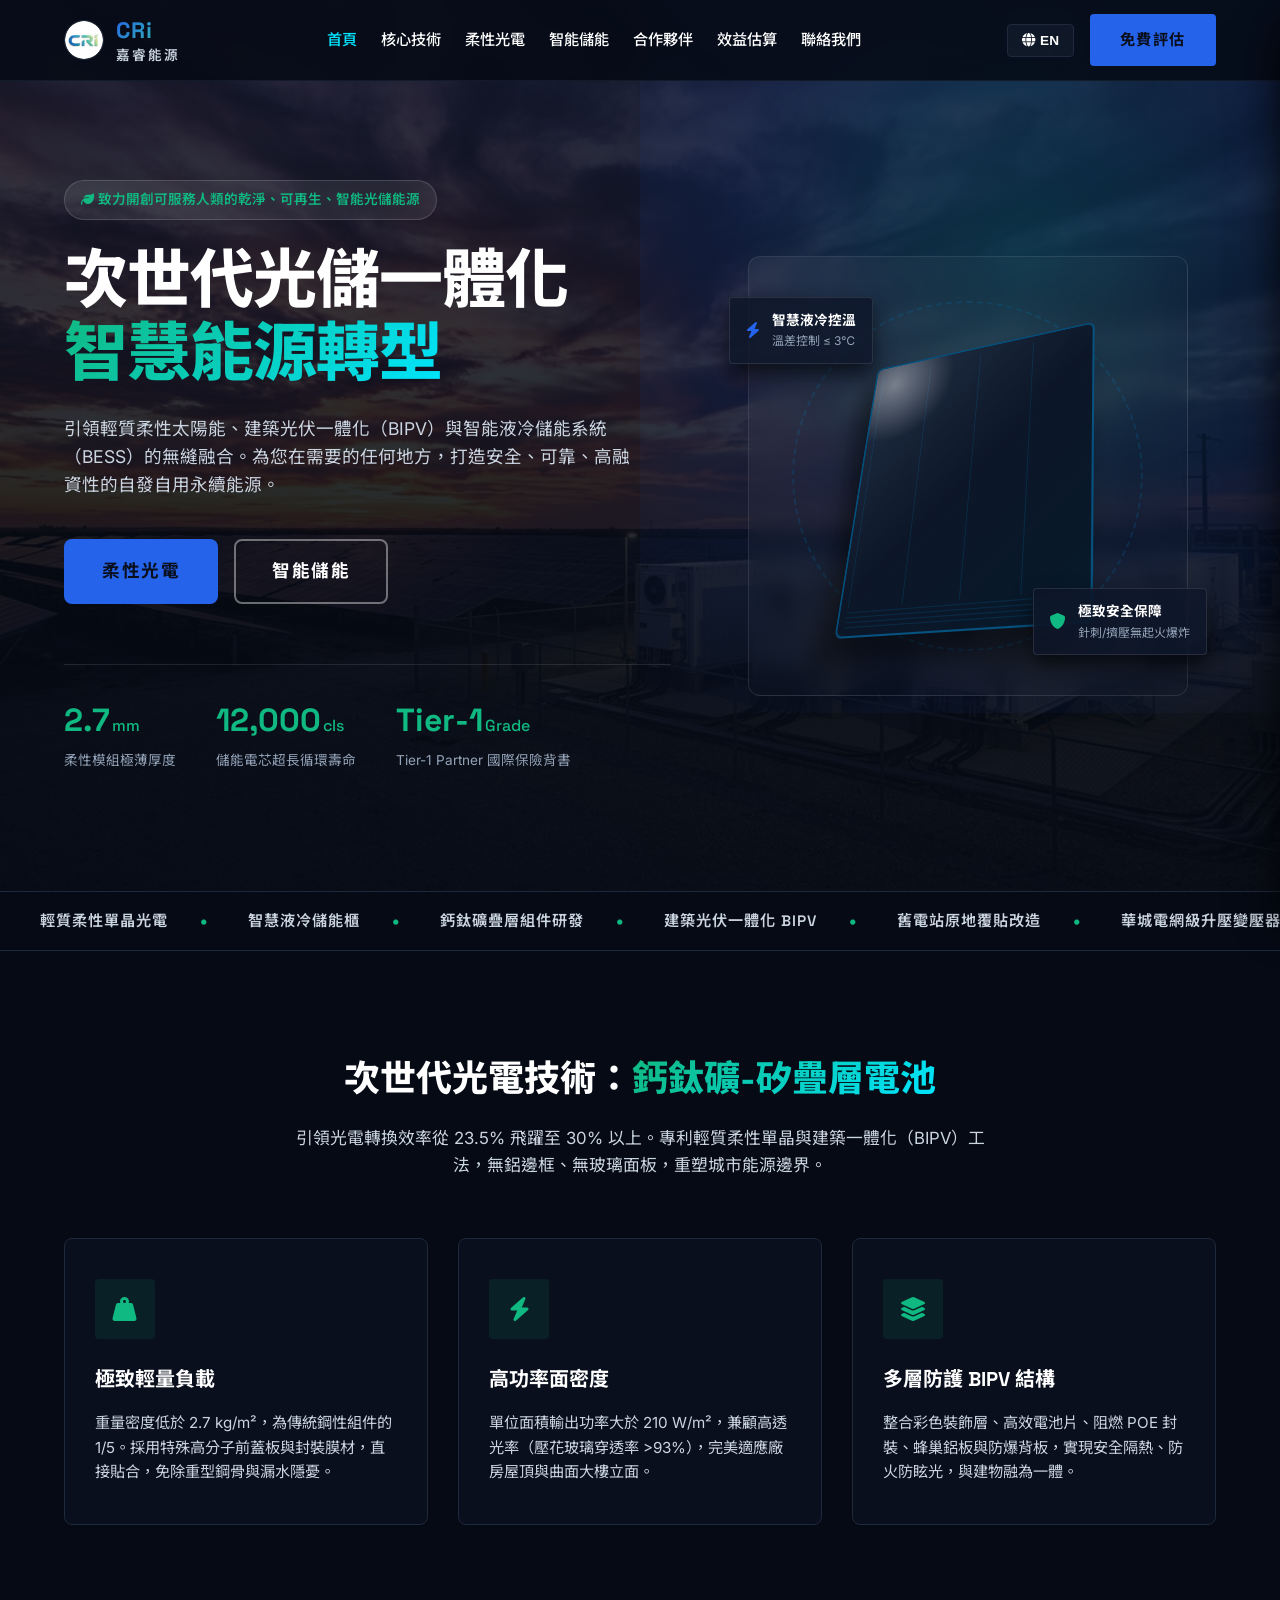
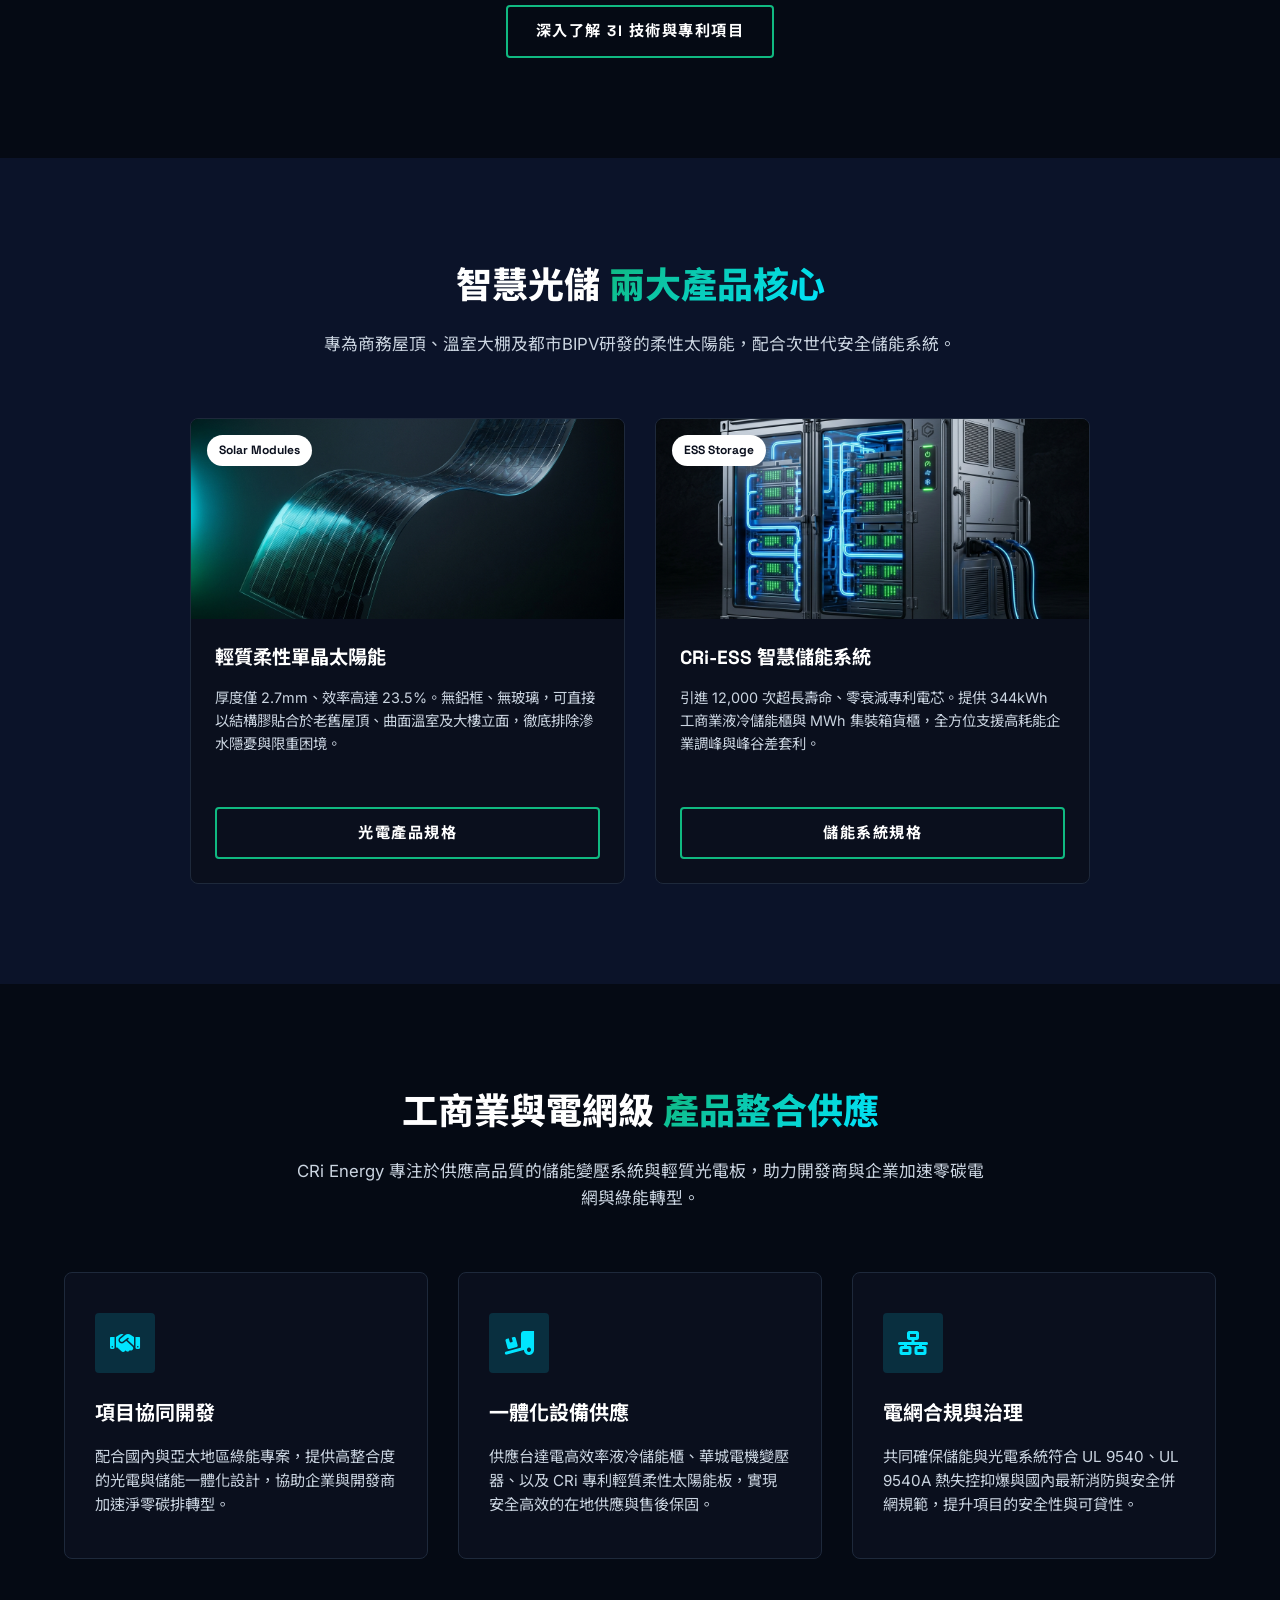
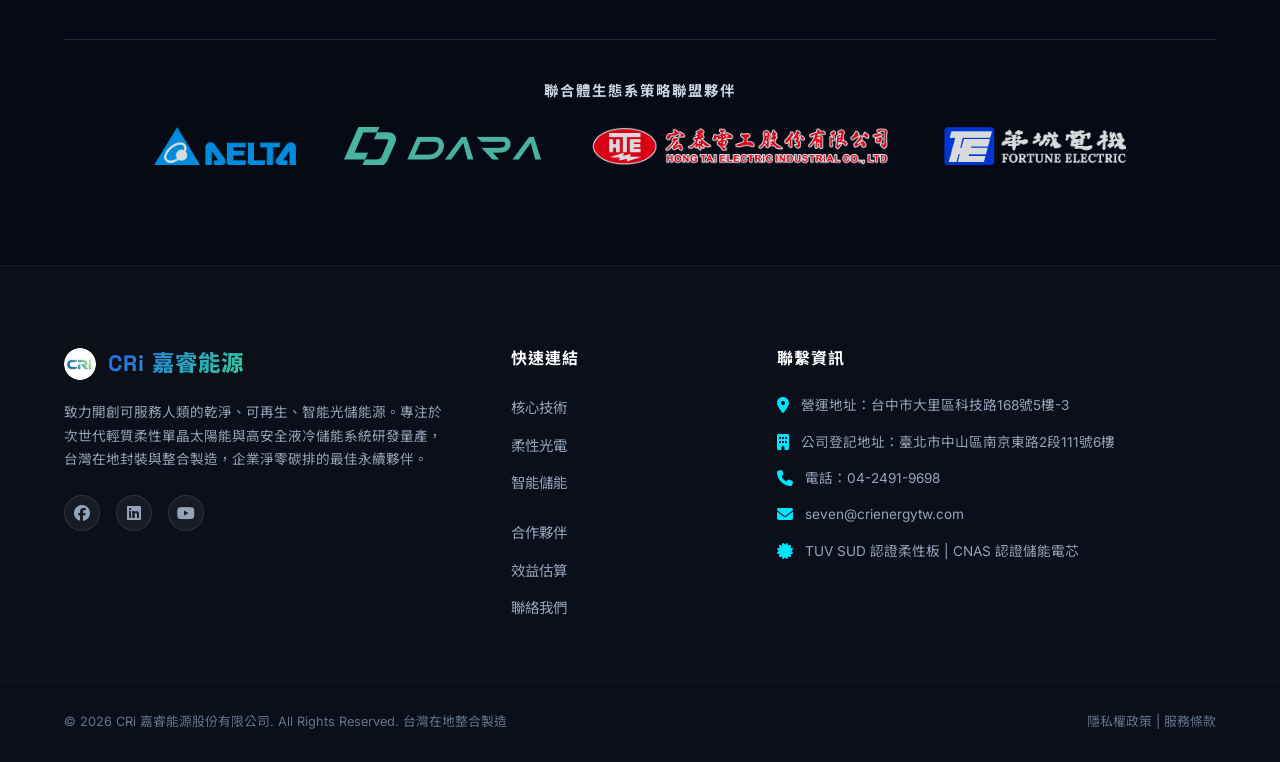
==== commit 65117dbf: "fix(address): update Taichung operating address to 5F.-3 and add Taipei registered office across sit" ====
--- a/index.html
+++ b/index.html
@@ -30,12 +30,22 @@
       "url": "https://www.crienergytw.com",
       "logo": "https://www.crienergytw.com/images/logo.png",
       "description": "CRi 嘉睿能源專注於次世代輕質柔性單晶太陽能與高安全液冷儲能系統研發整合，提供用電大戶與電網級光儲一體化解決方案。",
-      "address": {
-        "@type": "PostalAddress",
-        "streetAddress": "大里區科技路168號5樓之一",
-        "addressLocality": "台中市",
-        "addressCountry": "TW"
-      },
+      "address": [
+        {
+          "@type": "PostalAddress",
+          "name": "營運處",
+          "streetAddress": "大里區科技路168號5樓-3",
+          "addressLocality": "台中市",
+          "addressCountry": "TW"
+        },
+        {
+          "@type": "PostalAddress",
+          "name": "公司登記地址",
+          "streetAddress": "中山區南京東路2段111號6樓",
+          "addressLocality": "臺北市",
+          "addressCountry": "TW"
+        }
+      ],
       "contactPoint": {
         "@type": "ContactPoint",
         "telephone": "+886-4-2491-9698",
@@ -385,7 +395,8 @@
                 <h4 lang="zh">聯繫資訊</h4>
                 <h4 lang="en">Contact Info</h4>
                 <ul class="contact-list">
-                    <li><i class="fa-solid fa-location-dot"></i> <span lang="zh">地址：台中市大里區科技路168號5樓之一</span><span lang="en">Address: 5F.-1, No. 168, Keji Rd., Dali Dist., Taichung City, Taiwan</span></li>
+                    <li><i class="fa-solid fa-location-dot"></i> <span lang="zh">營運地址：台中市大里區科技路168號5樓-3</span><span lang="en">Operating Address: 5F.-3, No. 168, Keji Rd., Dali Dist., Taichung City, Taiwan</span></li>
+                    <li><i class="fa-solid fa-building"></i> <span lang="zh">公司登記地址：臺北市中山區南京東路2段111號6樓</span><span lang="en">Registered Office: 6F., No. 111, Sec. 2, Nanjing E. Rd., Zhongshan Dist., Taipei City, Taiwan</span></li>
                     <li><i class="fa-solid fa-phone"></i> <span lang="zh">電話：04-2491-9698</span><span lang="en">Phone: +886-4-2491-9698</span></li>
                     <li><i class="fa-solid fa-envelope"></i> seven@crienergytw.com</li>
                     <li><i class="fa-solid fa-certificate"></i> <span lang="zh">TUV SUD 認證柔性板 | CNAS 認證儲能電芯</span><span lang="en">TUV SUD Certified Solar | CNAS Certified Cells</span></li>
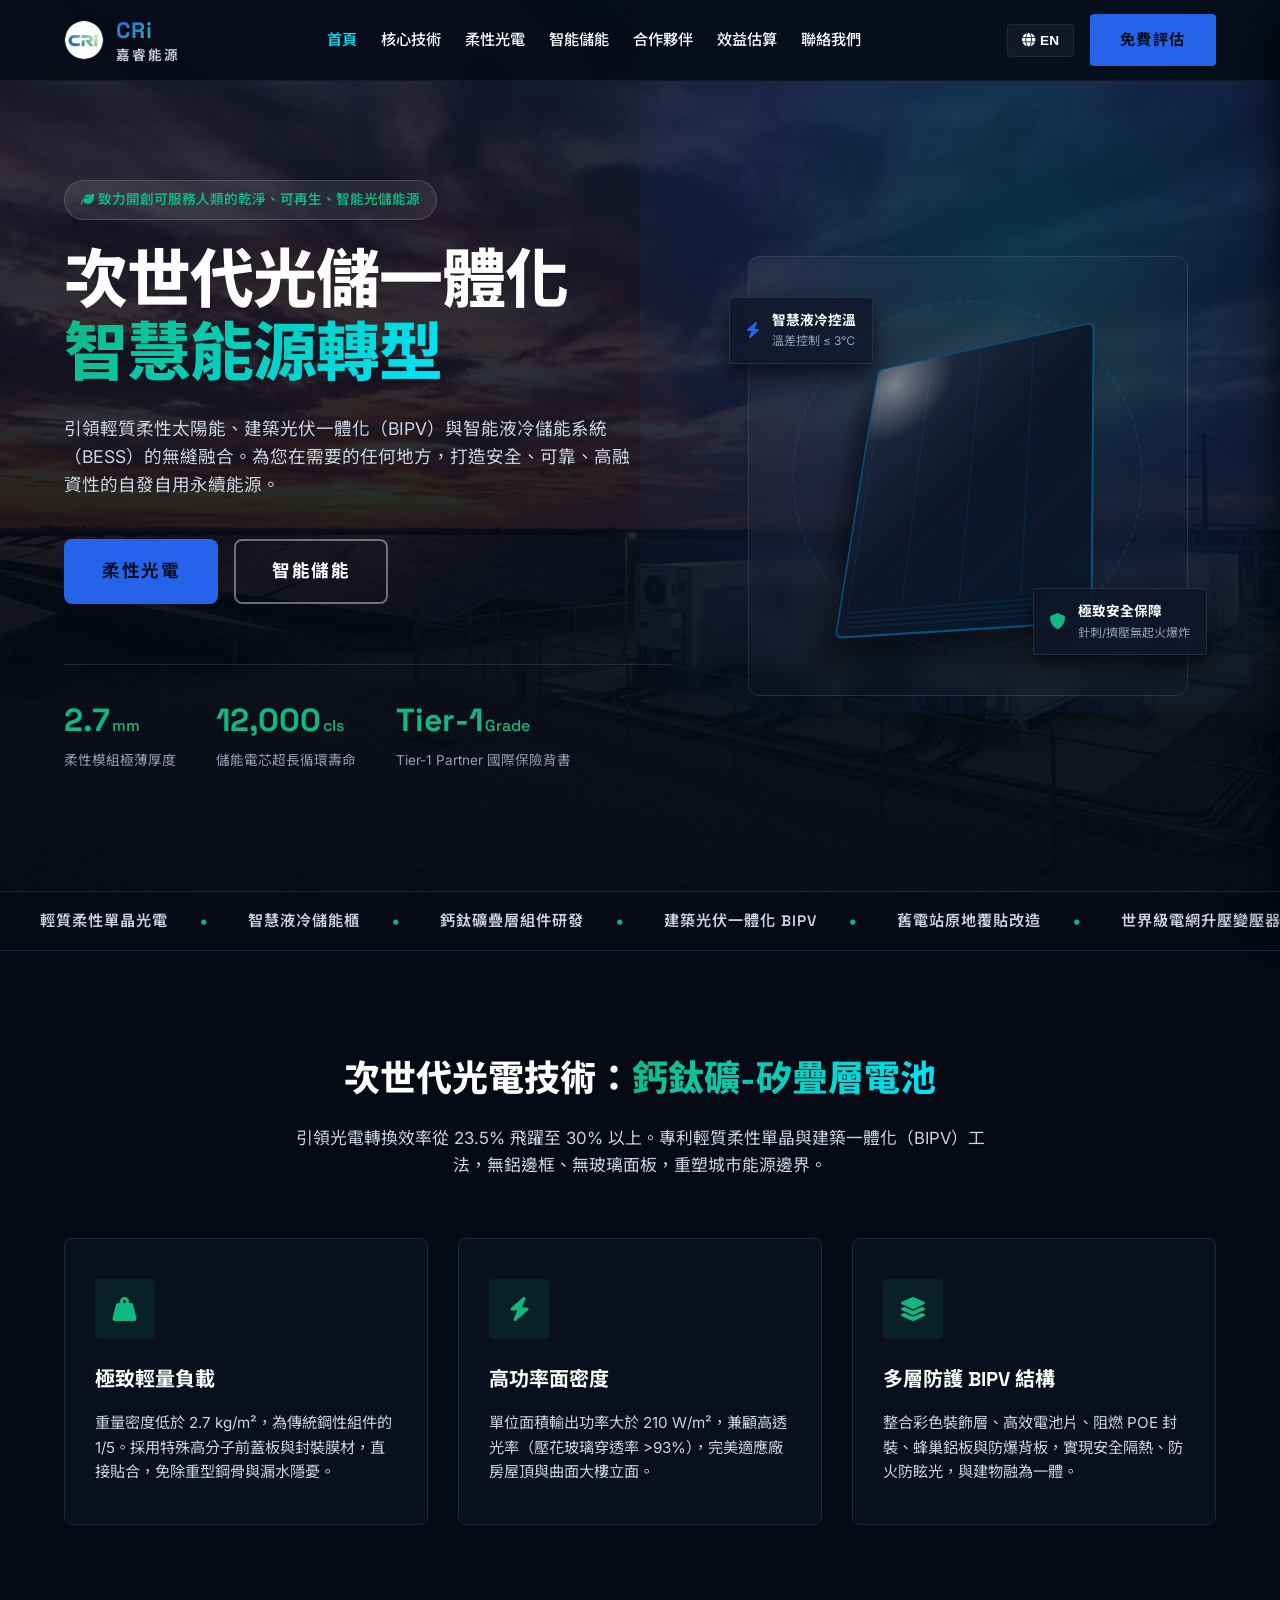
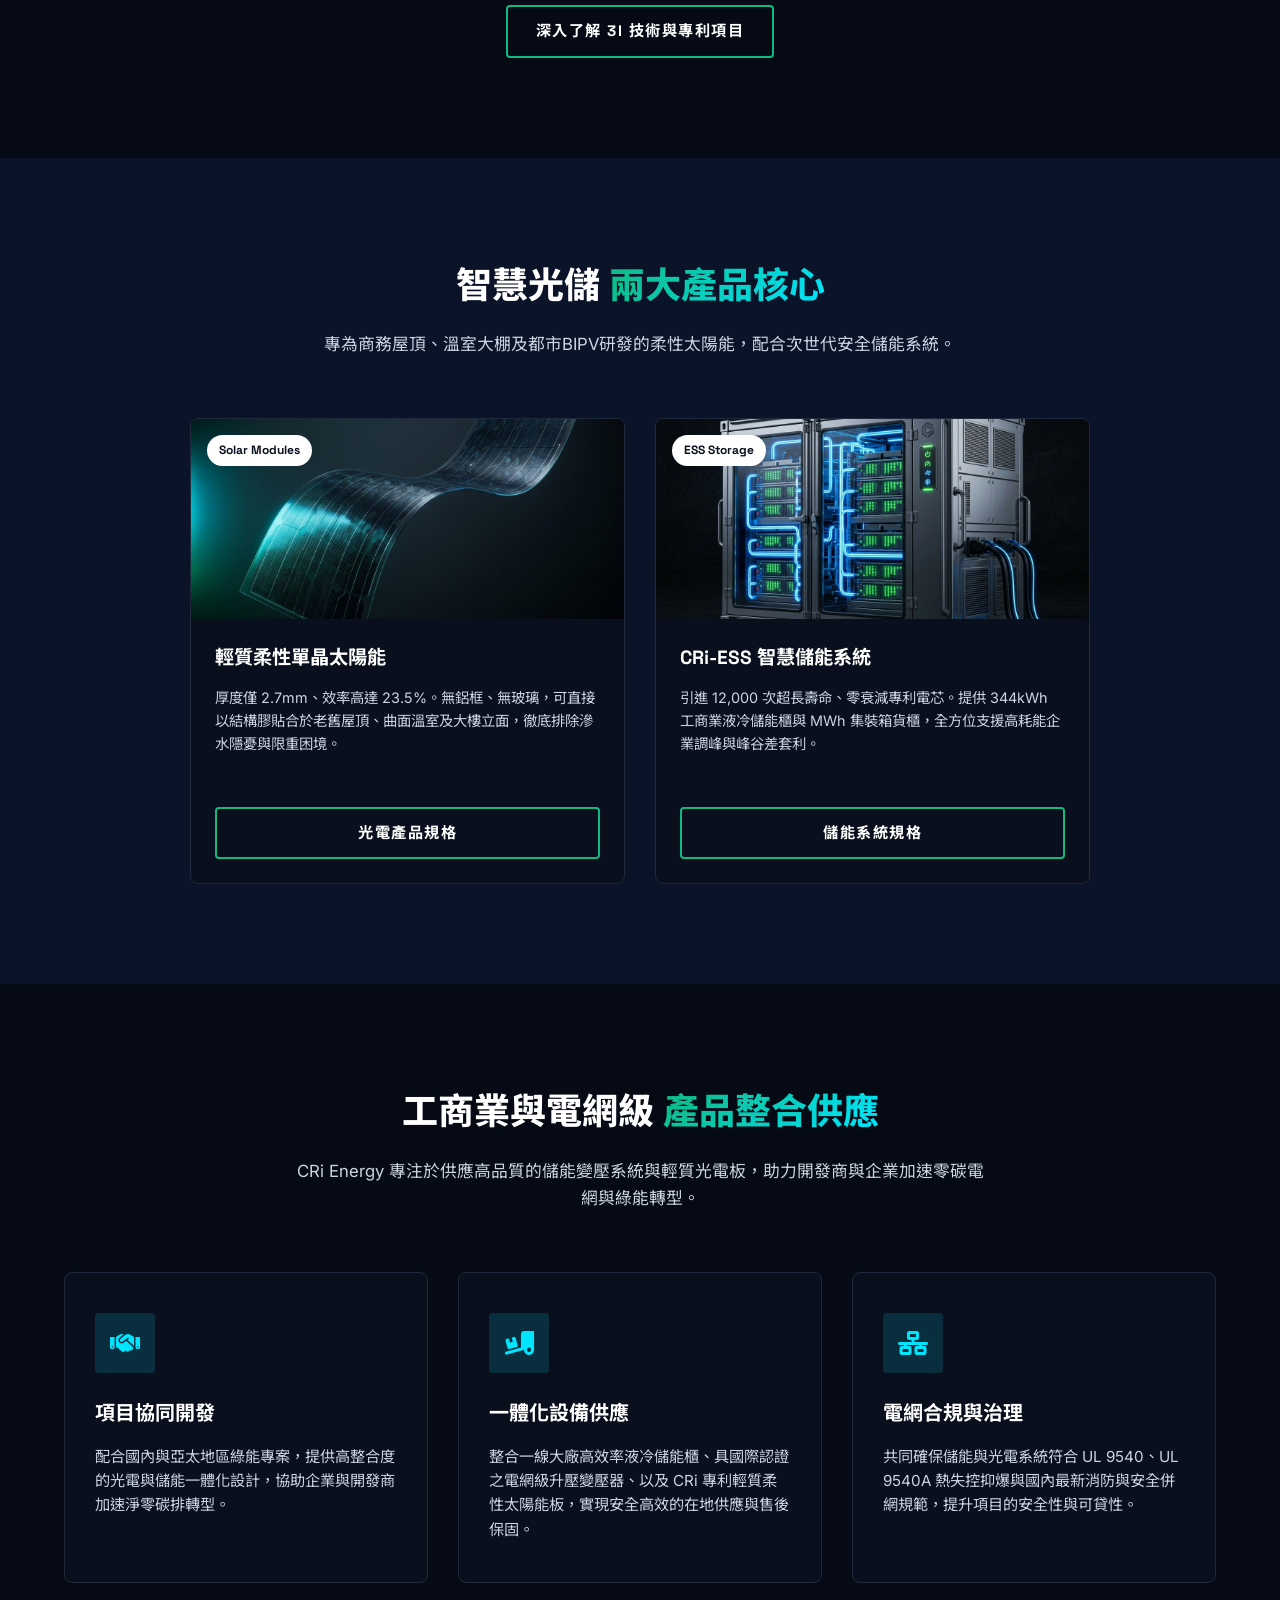
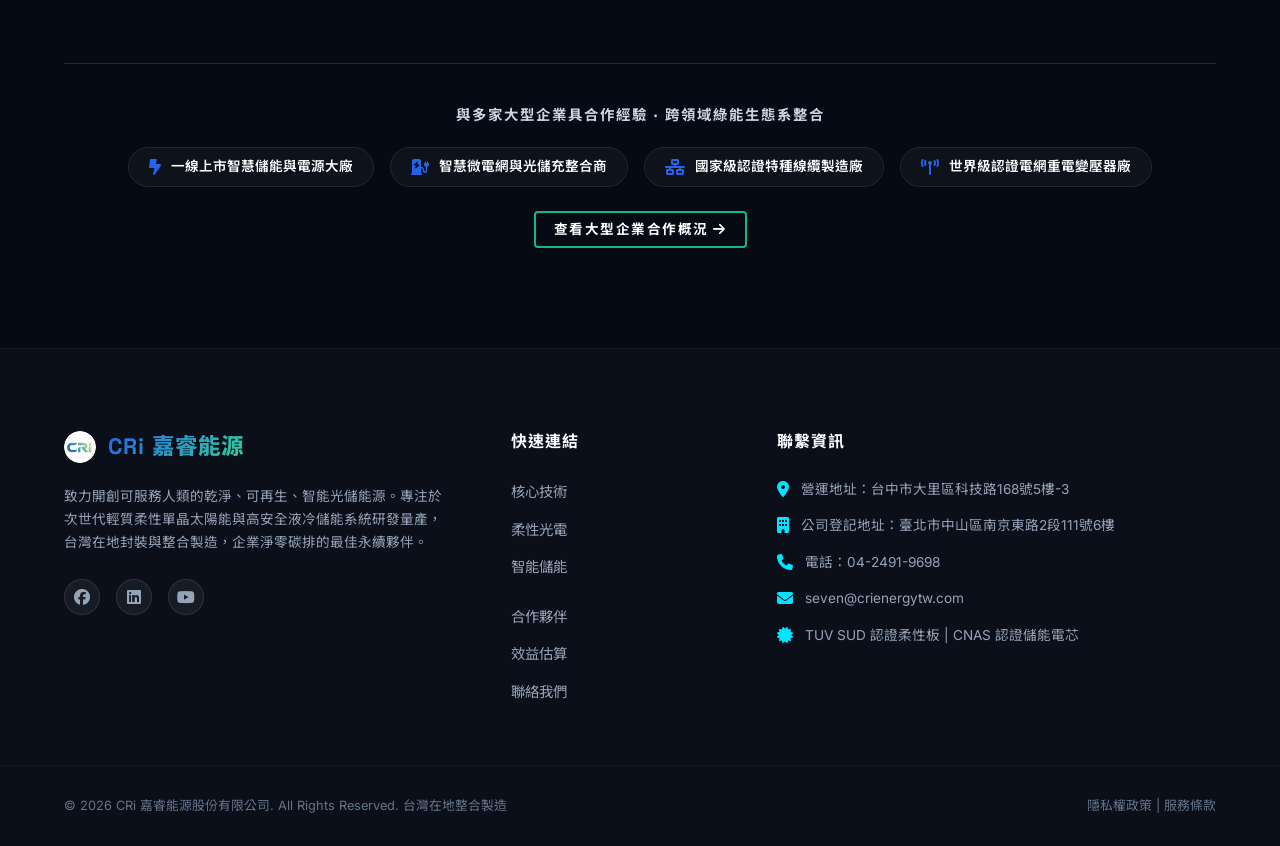
==== commit b37d17ec: "feat(partnerships): generalize enterprise collaboration profiles and de-identify corporate partners " ====
--- a/index.html
+++ b/index.html
@@ -4,10 +4,10 @@
     <meta charset="UTF-8">
     <meta name="viewport" content="width=device-width, initial-scale=1.0">
     <title>CRi 嘉睿能源 | 輕質柔性太陽能與智慧電網級儲能整合專家</title>
-    <meta name="description" content="CRi 嘉睿能源專注於次世代輕質柔性單晶太陽能（效率 30%+ 鈣鈦礦研發）與高安全液冷儲能系統研發整合，攜手台達電、華城電機等產業龍頭，提供用電大戶與電網級光儲一體化解決方案。">
-    <meta name="keywords" content="輕質太陽能, 柔性太陽能板, BIPV, 儲能系統, 電網級儲能, 鈣鈦礦疊層電池, 台達電儲能, 華城變壓器, 淨零碳排, ESG, 用電大戶">
+    <meta name="description" content="CRi 嘉睿能源專注於次世代輕質柔性單晶太陽能（效率 30%+ 鈣鈦礦研發）與高安全液冷儲能系統研發整合，具備與多家上市大型企業深度合作經驗，提供用電大戶與電網級光儲一體化解決方案。">
+    <meta name="keywords" content="輕質太陽能, 柔性太陽能板, BIPV, 儲能系統, 電網級儲能, 鈣鈦礦疊層電池, 綠能整合生態系, 大型企業合作經驗, 淨零碳排, ESG, 用電大戶">
     <meta property="og:title" content="CRi 嘉睿能源 | 輕質柔性太陽能與智慧電網級儲能整合專家">
-    <meta property="og:description" content="CRi 嘉睿能源專注於次世代輕質柔性單晶太陽能（效率 30%+ 鈣鈦礦研發）與高安全液冷儲能系統研發整合，攜手台達電、華城電機等產業龍頭，提供用電大戶與電網級光儲一體化解決方案。">
+    <meta property="og:description" content="CRi 嘉睿能源專注於次世代輕質柔性單晶太陽能（效率 30%+ 鈣鈦礦研發）與高安全液冷儲能系統研發整合，具備與多家上市大型企業深度合作經驗，提供用電大戶與電網級光儲一體化解決方案。">
     <meta property="og:type" content="website">
     <meta property="og:url" content="https://www.crienergytw.com/index.html">
     <meta property="og:image" content="https://www.crienergytw.com/images/logo.png">
@@ -204,10 +204,10 @@
             <div class="ticker-item"><span lang="zh">鈣鈦礦疊層組件研發</span><span lang="en">Perovskite Tandem Solar</span></div>
             <div class="ticker-item"><span lang="zh">建築光伏一體化 BIPV</span><span lang="en">Building Integrated PV</span></div>
             <div class="ticker-item"><span lang="zh">舊電站原地覆貼改造</span><span lang="en">Overlay Solar Repower</span></div>
-            <div class="ticker-item"><span lang="zh">華城電網級升壓變壓器</span><span lang="en">Fortune Grid Transformers</span></div>
-            <div class="ticker-item"><span lang="zh">台達防爆儲能櫃專利</span><span lang="en">Delta UL9540A BESS</span></div>
+            <div class="ticker-item"><span lang="zh">世界級電網升壓變壓器</span><span lang="en">Certified Grid Transformers</span></div>
+            <div class="ticker-item"><span lang="zh">UL9540A 頂級防爆儲能櫃</span><span lang="en">UL 9540A Certified BESS</span></div>
             <div class="ticker-item"><span lang="zh">高安全電網併網防護</span><span lang="en">Grid-Scale Connection Safety</span></div>
-            <div class="ticker-item"><span lang="zh">達拉移動微電網快充</span><span lang="en">Dara EV Charging Hubs</span></div>
+            <div class="ticker-item"><span lang="zh">智慧微電網光儲充整合</span><span lang="en">Smart Microgrid &amp; EV Hubs</span></div>
             <div class="ticker-item"><span lang="zh">國際安規認證與擔保</span><span lang="en">Lender-Ready Bankability</span></div>
             <!-- Duplicate for infinite seamless scroll -->
             <div class="ticker-item"><span lang="zh">輕質柔性單晶光電</span><span lang="en">Lightweight Flexible Solar</span></div>
@@ -215,10 +215,10 @@
             <div class="ticker-item"><span lang="zh">鈣鈦礦疊層組件研發</span><span lang="en">Perovskite Tandem Solar</span></div>
             <div class="ticker-item"><span lang="zh">建築光伏一體化 BIPV</span><span lang="en">Building Integrated PV</span></div>
             <div class="ticker-item"><span lang="zh">舊電站原地覆貼改造</span><span lang="en">Overlay Solar Repower</span></div>
-            <div class="ticker-item"><span lang="zh">華城電網級升壓變壓器</span><span lang="en">Fortune Grid Transformers</span></div>
-            <div class="ticker-item"><span lang="zh">台達防爆儲能櫃專利</span><span lang="en">Delta UL9540A BESS</span></div>
+            <div class="ticker-item"><span lang="zh">世界級電網升壓變壓器</span><span lang="en">Certified Grid Transformers</span></div>
+            <div class="ticker-item"><span lang="zh">UL9540A 頂級防爆儲能櫃</span><span lang="en">UL 9540A Certified BESS</span></div>
             <div class="ticker-item"><span lang="zh">高安全電網併網防護</span><span lang="en">Grid-Scale Connection Safety</span></div>
-            <div class="ticker-item"><span lang="zh">達拉移動微電網快充</span><span lang="en">Dara EV Charging Hubs</span></div>
+            <div class="ticker-item"><span lang="zh">智慧微電網光儲充整合</span><span lang="en">Smart Microgrid &amp; EV Hubs</span></div>
             <div class="ticker-item"><span lang="zh">國際安規認證與擔保</span><span lang="en">Lender-Ready Bankability</span></div>
         </div>
     </div>
@@ -334,8 +334,8 @@
                     <div class="card-icon card-icon-accent"><i class="fa-solid fa-truck-ramp-box"></i></div>
                     <h3 lang="zh">一體化設備供應</h3>
                     <h3 lang="en">Equipment Sourcing</h3>
-                    <p lang="zh">供應台達電高效率液冷儲能櫃、華城電機變壓器、以及 CRi 專利輕質柔性太陽能板，實現安全高效的在地供應與售後保固。</p>
-                    <p lang="en">Sourcing high-efficiency liquid-cooled BESS containers, transformers, and CRi patented flexible modules with local technical support.</p>
+                    <p lang="zh">整合一線大廠高效率液冷儲能櫃、具國際認證之電網級升壓變壓器、以及 CRi 專利輕質柔性太陽能板，實現安全高效的在地供應與售後保固。</p>
+                    <p lang="en">Integrating tier-1 industrial liquid-cooled BESS containers, internationally certified utility transformers, and CRi patented flexible modules with local technical support.</p>
                 </div>
                 <div class="feature-card">
                     <div class="card-icon card-icon-accent"><i class="fa-solid fa-network-wired"></i></div>
@@ -346,15 +346,37 @@
                 </div>
             </div>
 
-            <!-- Partner Logos Bar -->
+            <!-- Enterprise Collaboration Overview Bar -->
             <div class="partner-logos-bar" style="margin-top: 60px; border-top: 1px solid var(--border); padding-top: 40px; text-align: center;">
-                <h4 lang="zh" style="font-size: 0.9rem; font-weight: 700; color: var(--gray); text-transform: uppercase; letter-spacing: 2px; margin-bottom: 24px;">聯合體生態系策略聯盟夥伴</h4>
-                <h4 lang="en" style="font-size: 0.9rem; font-weight: 700; color: var(--gray); text-transform: uppercase; letter-spacing: 2px; margin-bottom: 24px;">Consortium Ecosystem Partners</h4>
-                <div style="display: flex; justify-content: center; align-items: center; gap: 48px; flex-wrap: wrap; opacity: 0.85;">
-                    <img src="images/logo/delta_logo.png" alt="Delta Logo" style="height: 38px; width: auto; object-fit: contain; filter: brightness(1.2);">
-                    <img src="images/logo/dara.avif" alt="Dara Power Logo" style="height: 38px; width: auto; object-fit: contain; filter: brightness(1.2);">
-                    <img src="images/logo/hongtai_logo.png" alt="Hong Tai Logo" style="height: 38px; width: auto; object-fit: contain; filter: brightness(1.2);">
-                    <img src="images/logo/fortune_logo.png" alt="Fortune Electric Logo" style="height: 38px; width: auto; object-fit: contain; filter: brightness(1.2);">
+                <h4 lang="zh" style="font-size: 0.9rem; font-weight: 700; color: var(--gray); text-transform: uppercase; letter-spacing: 2px; margin-bottom: 20px;">與多家大型企業具合作經驗 · 跨領域綠能生態系整合</h4>
+                <h4 lang="en" style="font-size: 0.9rem; font-weight: 700; color: var(--gray); text-transform: uppercase; letter-spacing: 2px; margin-bottom: 20px;">Proven Enterprise Collaboration · Integrated Clean Energy Ecosystem</h4>
+                <div style="display: flex; justify-content: center; align-items: center; gap: 16px; flex-wrap: wrap; max-width: 1100px; margin: 0 auto;">
+                    <div style="display: flex; align-items: center; gap: 10px; background: rgba(255,255,255,0.03); border: 1px solid var(--border); border-radius: 999px; padding: 8px 20px;">
+                        <i class="fa-solid fa-bolt-lightning" style="color: var(--accent);"></i>
+                        <span lang="zh" style="font-size: 0.85rem; font-weight: 600; color: var(--dark);">一線上市智慧儲能與電源大廠</span>
+                        <span lang="en" style="font-size: 0.85rem; font-weight: 600; color: var(--dark);">Tier-1 Storage &amp; PCS OEMs</span>
+                    </div>
+                    <div style="display: flex; align-items: center; gap: 10px; background: rgba(255,255,255,0.03); border: 1px solid var(--border); border-radius: 999px; padding: 8px 20px;">
+                        <i class="fa-solid fa-charging-station" style="color: var(--accent);"></i>
+                        <span lang="zh" style="font-size: 0.85rem; font-weight: 600; color: var(--dark);">智慧微電網與光儲充整合商</span>
+                        <span lang="en" style="font-size: 0.85rem; font-weight: 600; color: var(--dark);">Smart Microgrid &amp; EV Networks</span>
+                    </div>
+                    <div style="display: flex; align-items: center; gap: 10px; background: rgba(255,255,255,0.03); border: 1px solid var(--border); border-radius: 999px; padding: 8px 20px;">
+                        <i class="fa-solid fa-network-wired" style="color: var(--accent);"></i>
+                        <span lang="zh" style="font-size: 0.85rem; font-weight: 600; color: var(--dark);">國家級認證特種線纜製造廠</span>
+                        <span lang="en" style="font-size: 0.85rem; font-weight: 600; color: var(--dark);">Certified Grid Cable Manufacturers</span>
+                    </div>
+                    <div style="display: flex; align-items: center; gap: 10px; background: rgba(255,255,255,0.03); border: 1px solid var(--border); border-radius: 999px; padding: 8px 20px;">
+                        <i class="fa-solid fa-tower-broadcast" style="color: var(--accent);"></i>
+                        <span lang="zh" style="font-size: 0.85rem; font-weight: 600; color: var(--dark);">世界級認證電網重電變壓器廠</span>
+                        <span lang="en" style="font-size: 0.85rem; font-weight: 600; color: var(--dark);">Certified Grid Transformer OEMs</span>
+                    </div>
+                </div>
+                <div style="margin-top: 24px;">
+                    <a href="partnerships.html" class="btn btn-outline" style="font-size: 0.85rem; padding: 6px 18px;">
+                        <span lang="zh">查看大型企業合作概況 <i class="fa-solid fa-arrow-right"></i></span>
+                        <span lang="en">View Enterprise Capabilities <i class="fa-solid fa-arrow-right"></i></span>
+                    </a>
                 </div>
             </div>
         </div>
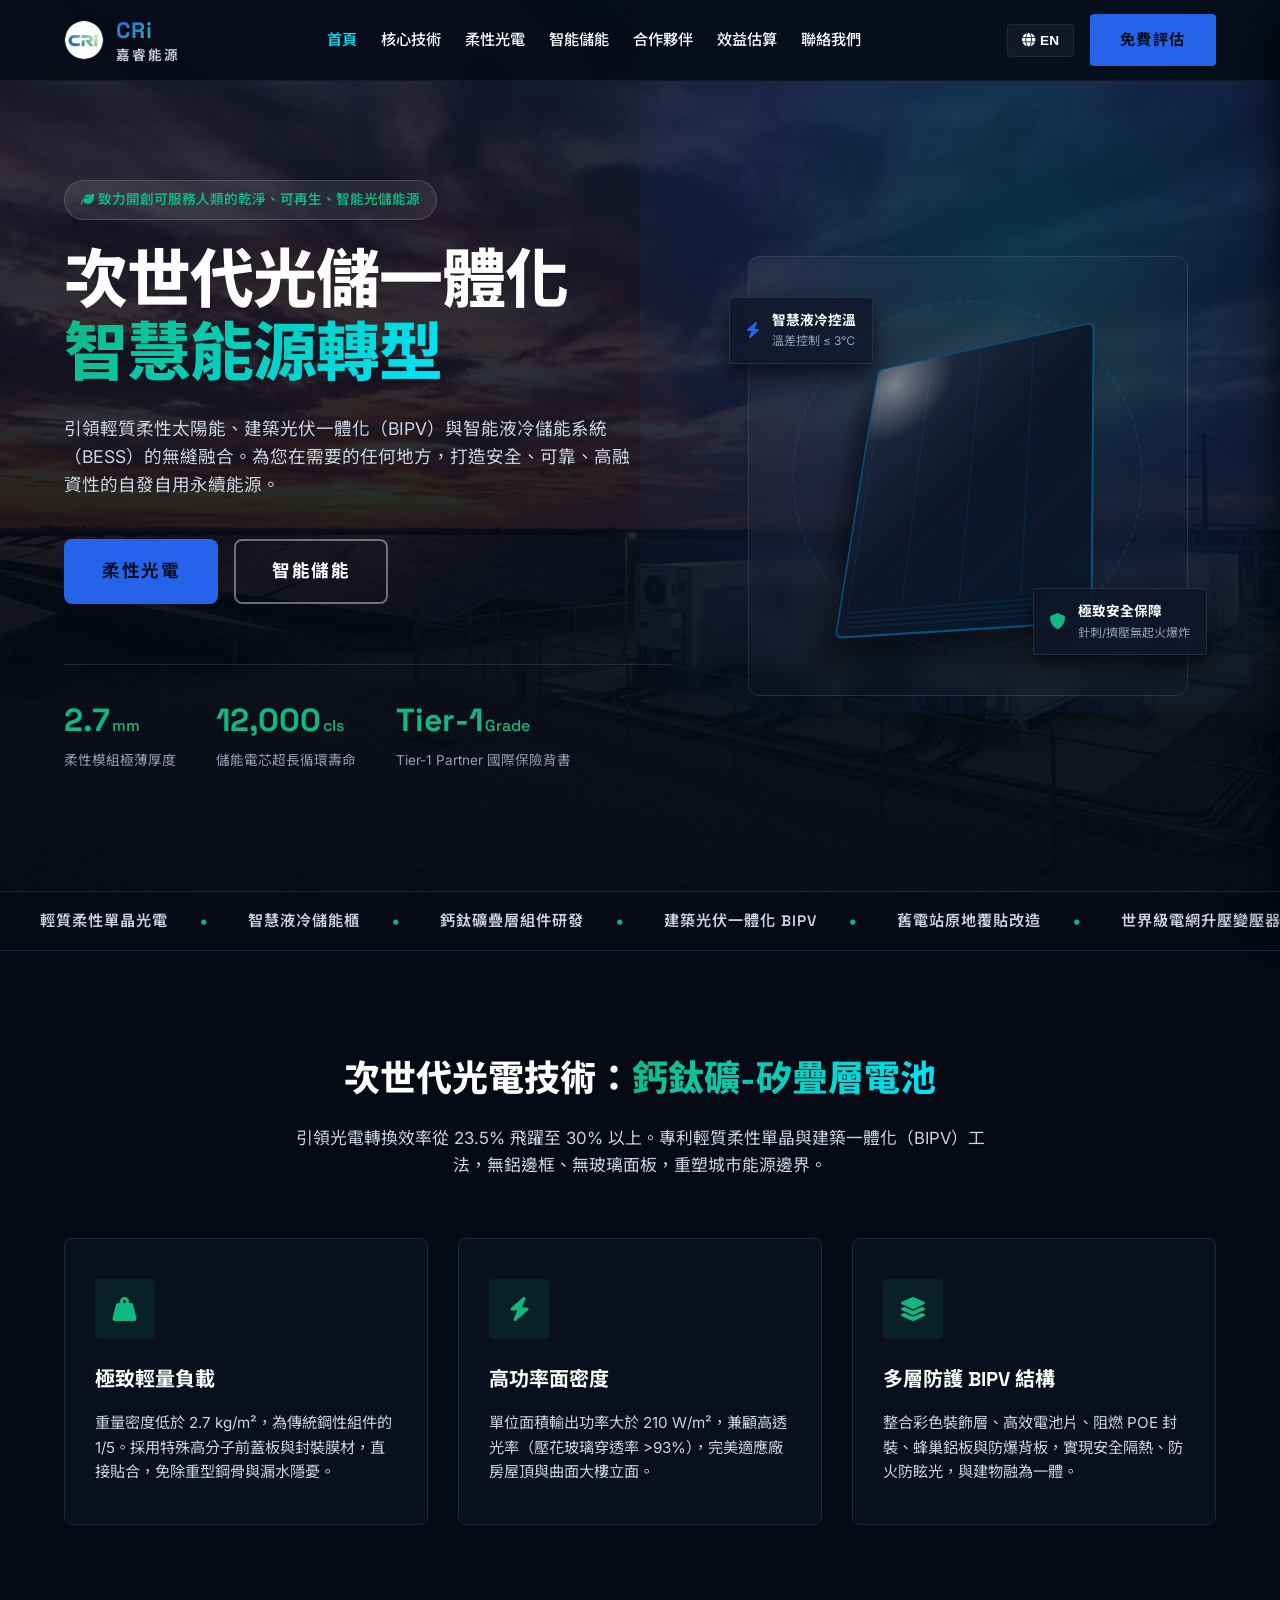
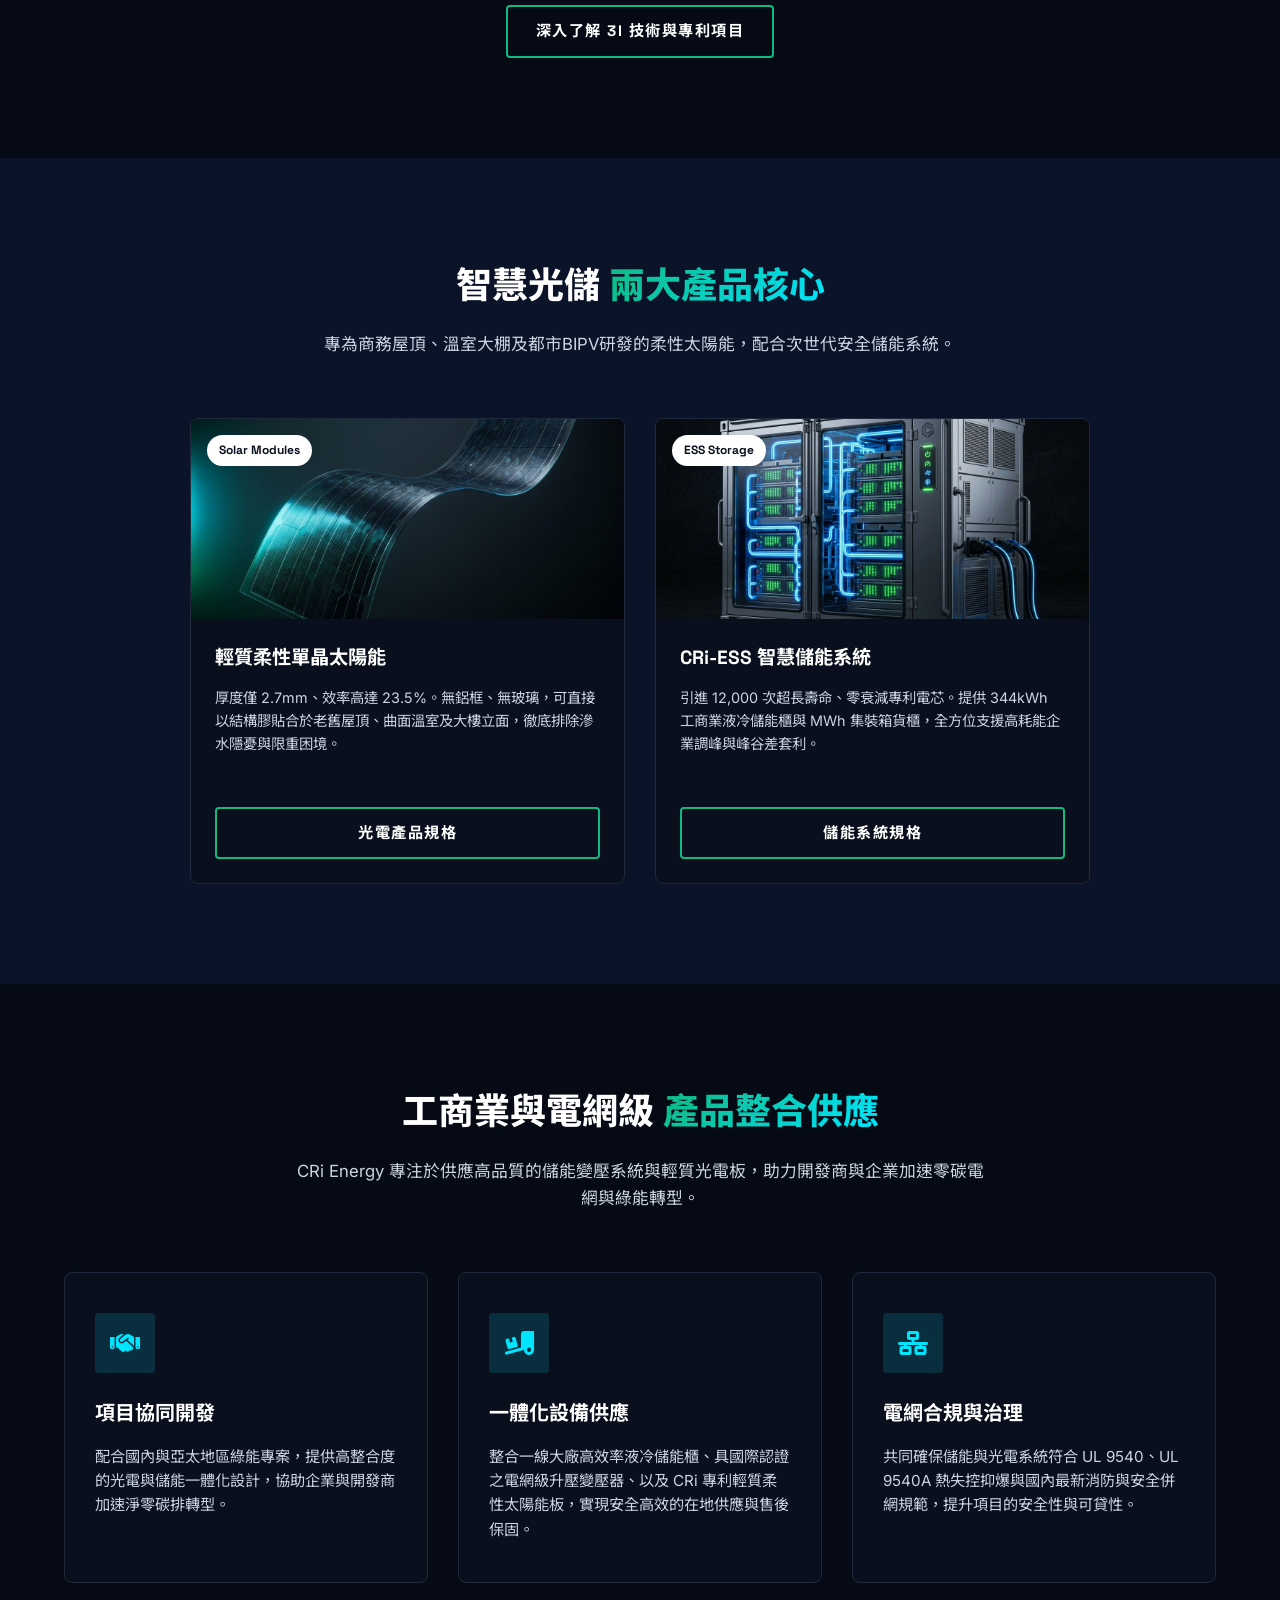
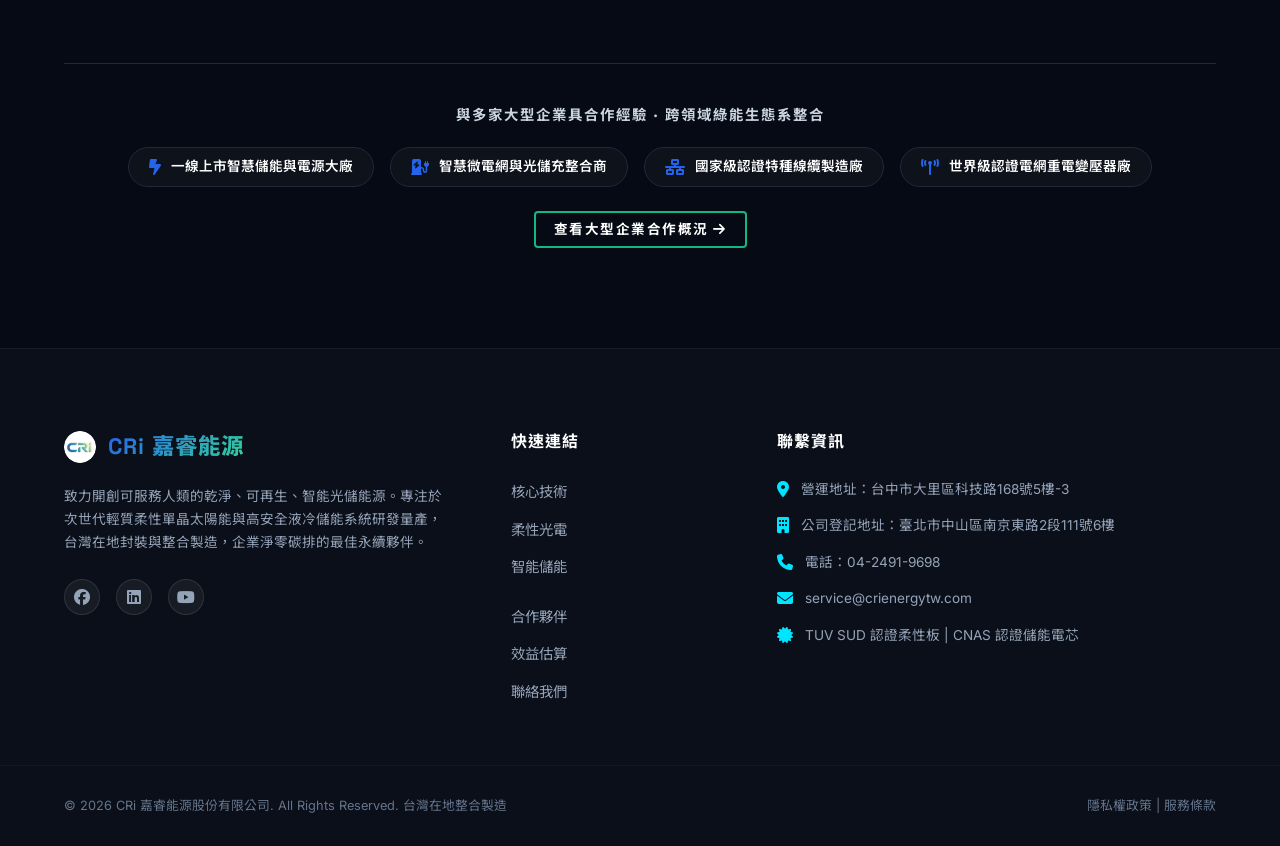
==== commit ca504ce3: "fix(contact): update official inquiry and legal email to service@crienergytw.com" ====
--- a/index.html
+++ b/index.html
@@ -11,12 +11,14 @@
     <meta property="og:type" content="website">
     <meta property="og:url" content="https://www.crienergytw.com/index.html">
     <meta property="og:image" content="https://www.crienergytw.com/images/logo.png">
+    <meta http-equiv="X-Content-Type-Options" content="nosniff">
+    <meta name="referrer" content="strict-origin-when-cross-origin">
     <!-- Google Fonts -->
     <link rel="preconnect" href="https://fonts.googleapis.com">
     <link rel="preconnect" href="https://fonts.gstatic.com" crossorigin>
     <link href="https://fonts.googleapis.com/css2?family=Space+Grotesk:wght@400;500;600;700&family=Inter:wght@400;500;600;700&family=Noto+Sans+TC:wght@300;400;500;700&display=swap" rel="stylesheet">
     <!-- FontAwesome for Icons -->
-    <link rel="stylesheet" href="https://cdnjs.cloudflare.com/ajax/libs/font-awesome/6.4.0/css/all.min.css">
+    <link rel="stylesheet" href="https://cdnjs.cloudflare.com/ajax/libs/font-awesome/6.4.0/css/all.min.css" integrity="sha512-iecdLmaskl7CVkqkXNQ/ZH/XLlvWZOJyj7Yy7tcenmpD1ypASozpmT/E0iPtmFIB46ZmdtAc9eNBvH0H/ZpiBw==" crossorigin="anonymous" referrerpolicy="no-referrer">
     <!-- Custom Style Sheet -->
     <link rel="stylesheet" href="styles.css">
     <link rel="icon" type="image/png" href="images/logo.png">
@@ -50,7 +52,7 @@
         "@type": "ContactPoint",
         "telephone": "+886-4-2491-9698",
         "contactType": "customer service",
-        "email": "seven@crienergytw.com"
+        "email": "service@crienergytw.com"
       }
     }
     </script>
@@ -393,9 +395,9 @@
                 <p lang="zh" class="footer-desc">致力開創可服務人類的乾淨、可再生、智能光儲能源。專注於次世代輕質柔性單晶太陽能與高安全液冷儲能系統研發量產，台灣在地封裝與整合製造，企業淨零碳排的最佳永續夥伴。</p>
                 <p lang="en" class="footer-desc">Committed to developing clean, renewable, and intelligent solar & storage systems that serve humanity. Offering Taiwan-made flexible modules and advanced LFP storage cabinets.</p>
                 <div class="social-links">
-                    <a href="#" aria-label="Facebook"><i class="fa-brands fa-facebook"></i></a>
-                    <a href="#" aria-label="LinkedIn"><i class="fa-brands fa-linkedin"></i></a>
-                    <a href="#" aria-label="YouTube"><i class="fa-brands fa-youtube"></i></a>
+                    <a href="#" aria-label="Facebook" rel="noopener noreferrer"><i class="fa-brands fa-facebook"></i></a>
+                    <a href="#" aria-label="LinkedIn" rel="noopener noreferrer"><i class="fa-brands fa-linkedin"></i></a>
+                    <a href="#" aria-label="YouTube" rel="noopener noreferrer"><i class="fa-brands fa-youtube"></i></a>
                 </div>
             </div>
 
@@ -420,7 +422,7 @@
                     <li><i class="fa-solid fa-location-dot"></i> <span lang="zh">營運地址：台中市大里區科技路168號5樓-3</span><span lang="en">Operating Address: 5F.-3, No. 168, Keji Rd., Dali Dist., Taichung City, Taiwan</span></li>
                     <li><i class="fa-solid fa-building"></i> <span lang="zh">公司登記地址：臺北市中山區南京東路2段111號6樓</span><span lang="en">Registered Office: 6F., No. 111, Sec. 2, Nanjing E. Rd., Zhongshan Dist., Taipei City, Taiwan</span></li>
                     <li><i class="fa-solid fa-phone"></i> <span lang="zh">電話：04-2491-9698</span><span lang="en">Phone: +886-4-2491-9698</span></li>
-                    <li><i class="fa-solid fa-envelope"></i> seven@crienergytw.com</li>
+                    <li><i class="fa-solid fa-envelope"></i> service@crienergytw.com</li>
                     <li><i class="fa-solid fa-certificate"></i> <span lang="zh">TUV SUD 認證柔性板 | CNAS 認證儲能電芯</span><span lang="en">TUV SUD Certified Solar | CNAS Certified Cells</span></li>
                 </ul>
             </div>
@@ -430,8 +432,8 @@
             <div class="container footer-bottom-flex">
                 <p>&copy; 2026 CRi 嘉睿能源股份有限公司. All Rights Reserved. <span lang="zh">台灣在地整合製造</span><span lang="en">Integrated in Taiwan</span></p>
                 <p>
-                    <a href="#"><span lang="zh">隱私權政策</span><span lang="en">Privacy Policy</span></a> | 
-                    <a href="#"><span lang="zh">服務條款</span><span lang="en">Terms of Service</span></a>
+                    <a href="privacy.html"><span lang="zh">隱私權政策</span><span lang="en">Privacy Policy</span></a> | 
+                    <a href="terms.html"><span lang="zh">服務條款</span><span lang="en">Terms of Service</span></a>
                 </p>
             </div>
         </div>
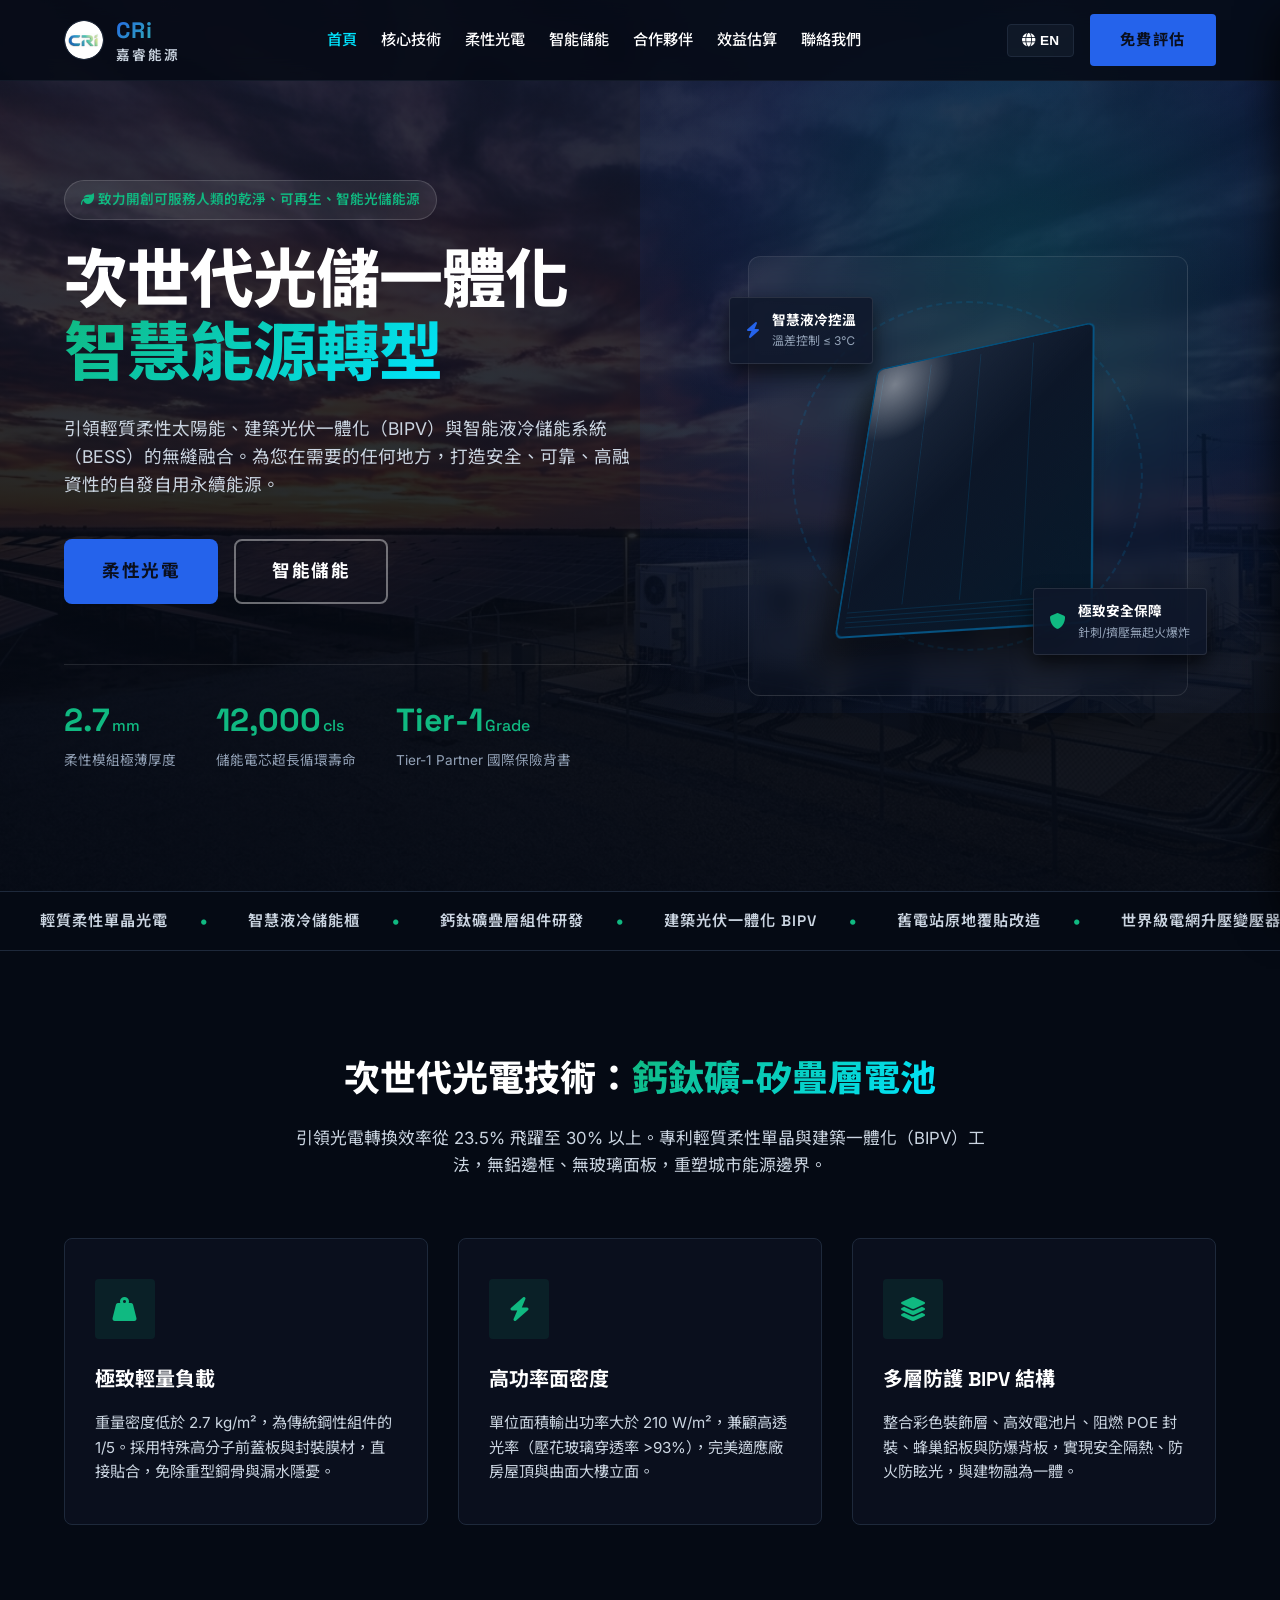
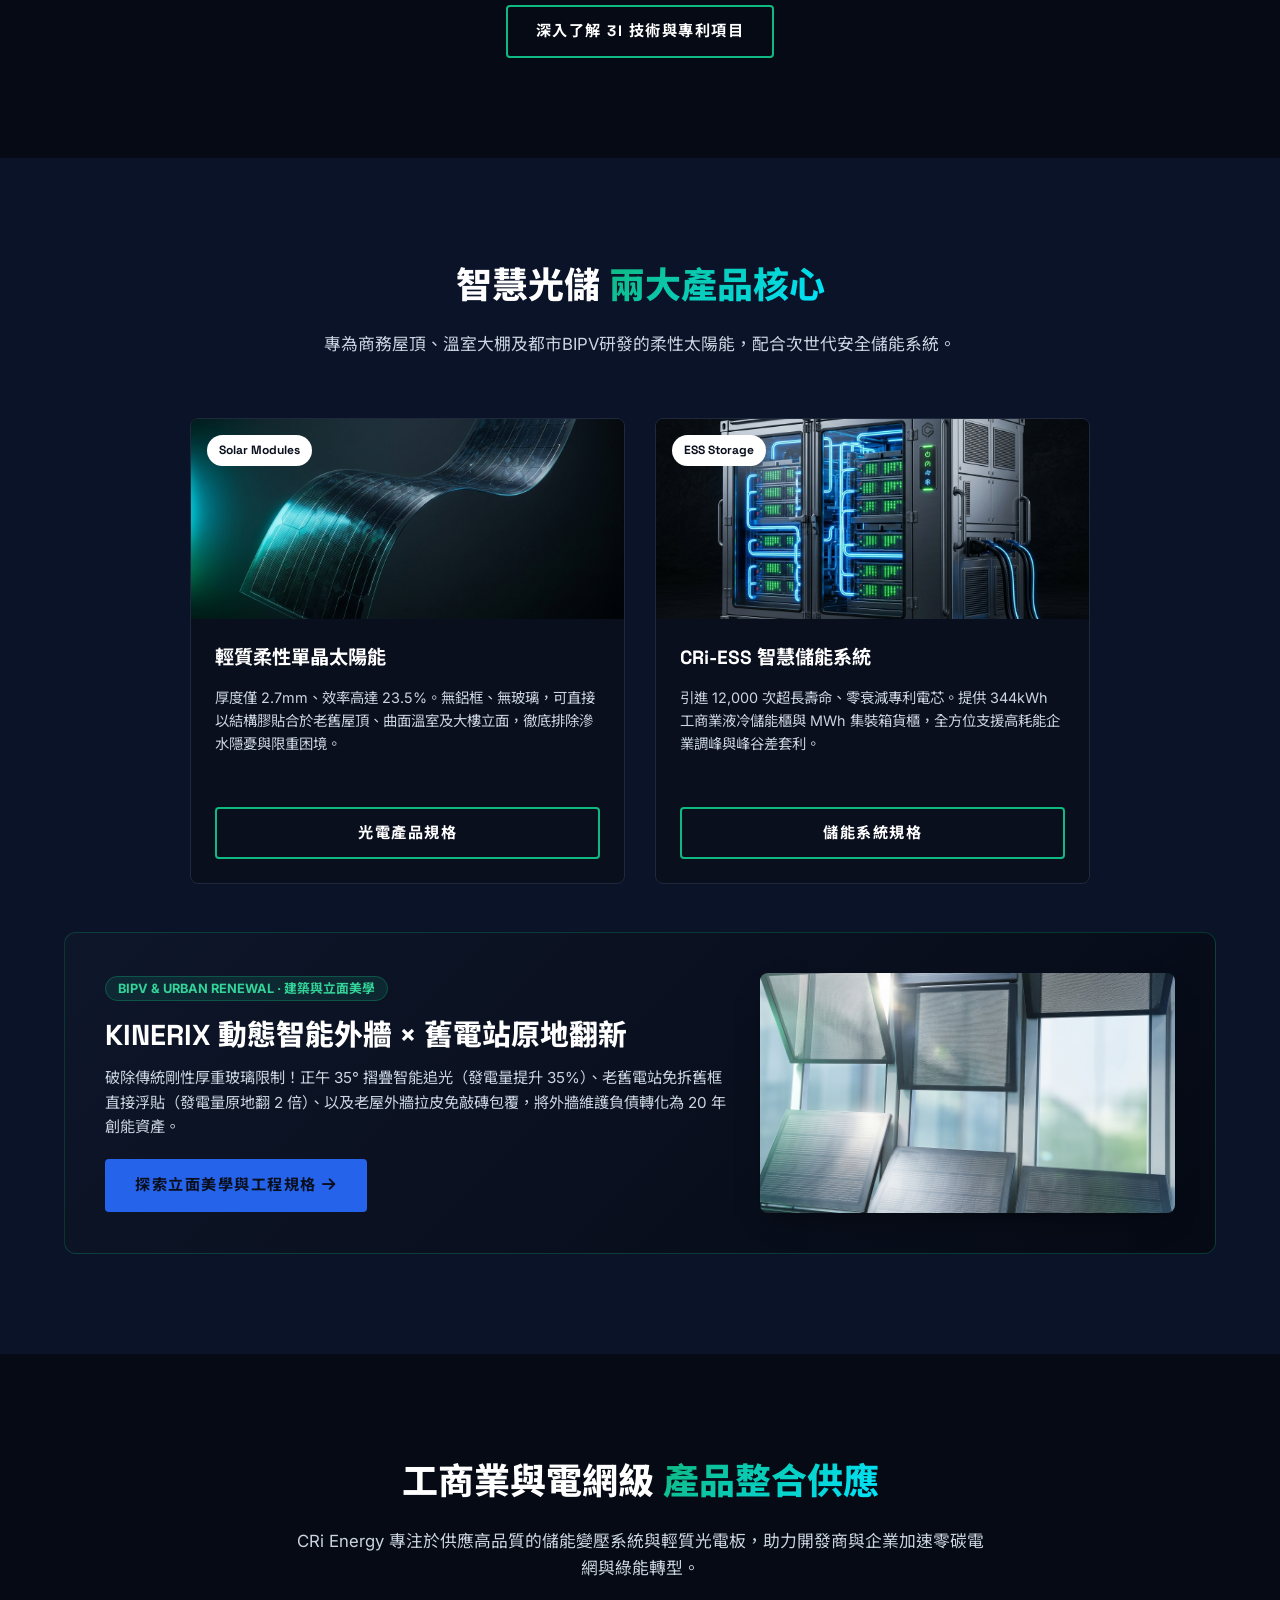
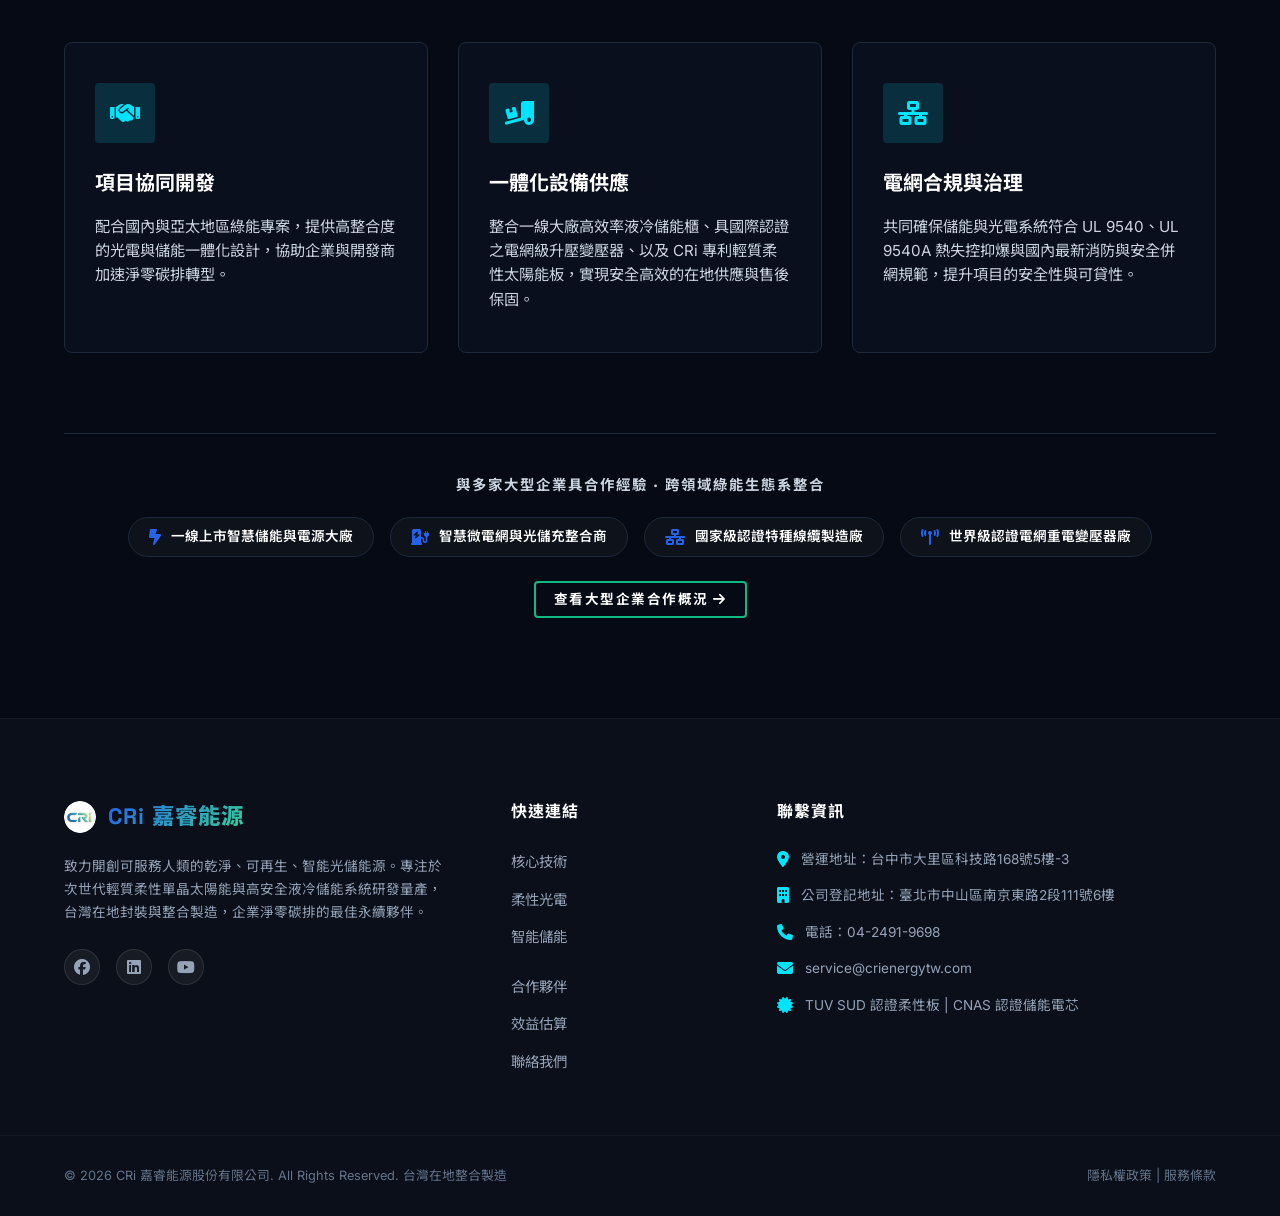
==== commit 0d987071: "feat(bipv): integrate KINERIX kinetic facade, WSM spec matrix, Sika bonding, and US patent from pres" ====
--- a/index.html
+++ b/index.html
@@ -9,8 +9,13 @@
     <meta property="og:title" content="CRi 嘉睿能源 | 輕質柔性太陽能與智慧電網級儲能整合專家">
     <meta property="og:description" content="CRi 嘉睿能源專注於次世代輕質柔性單晶太陽能（效率 30%+ 鈣鈦礦研發）與高安全液冷儲能系統研發整合，具備與多家上市大型企業深度合作經驗，提供用電大戶與電網級光儲一體化解決方案。">
     <meta property="og:type" content="website">
-    <meta property="og:url" content="https://www.crienergytw.com/index.html">
+    <meta property="og:url" content="https://www.crienergytw.com/">
     <meta property="og:image" content="https://www.crienergytw.com/images/logo.png">
+        <!-- Geographic & Localization Meta Tags (Natural GEO) -->
+    <meta name="geo.region" content="TW-TXG">
+    <meta name="geo.placename" content="台中市大里區">
+    <meta name="geo.position" content="24.0991;120.6974">
+    <meta name="ICBM" content="24.0991, 120.6974">
     <meta http-equiv="X-Content-Type-Options" content="nosniff">
     <meta name="referrer" content="strict-origin-when-cross-origin">
     <!-- Google Fonts -->
@@ -22,38 +27,77 @@
     <!-- Custom Style Sheet -->
     <link rel="stylesheet" href="styles.css">
     <link rel="icon" type="image/png" href="images/logo.png">
-    <link rel="canonical" href="https://www.crienergytw.com/index.html">
-    <!-- JSON-LD Structured Data for Organization -->
+    <link rel="canonical" href="https://www.crienergytw.com/">
+        <!-- JSON-LD Structured Data for Enterprise Knowledge Graph (Natural GEO) -->
     <script type="application/ld+json">
     {
       "@context": "https://schema.org",
-      "@type": "Organization",
-      "name": "CRi 嘉睿能源",
-      "url": "https://www.crienergytw.com",
-      "logo": "https://www.crienergytw.com/images/logo.png",
-      "description": "CRi 嘉睿能源專注於次世代輕質柔性單晶太陽能與高安全液冷儲能系統研發整合，提供用電大戶與電網級光儲一體化解決方案。",
-      "address": [
+      "@graph": [
         {
-          "@type": "PostalAddress",
-          "name": "營運處",
-          "streetAddress": "大里區科技路168號5樓-3",
-          "addressLocality": "台中市",
-          "addressCountry": "TW"
-        },
-        {
-          "@type": "PostalAddress",
-          "name": "公司登記地址",
-          "streetAddress": "中山區南京東路2段111號6樓",
-          "addressLocality": "臺北市",
-          "addressCountry": "TW"
+          "@type": ["Organization", "LocalBusiness"],
+          "@id": "https://www.crienergytw.com/#organization",
+          "name": "CRi 嘉睿能源",
+          "alternateName": ["CRi Energy", "嘉睿能源股份有限公司"],
+          "url": "https://www.crienergytw.com/",
+          "logo": {
+            "@type": "ImageObject",
+            "url": "https://www.crienergytw.com/images/logo.png"
+          },
+          "description": "CRi 嘉睿能源專注於次世代輕質柔性太陽能模組與高安全液冷儲能系統之研發整合，具備與多家上市大型企業深度合作經驗，提供用電大戶條款合規、低承重廠房屋頂光電及電網級光儲一體化解決方案。",
+          "email": "service@crienergytw.com",
+          "telephone": "+886-4-2491-9698",
+          "priceRange": "$$$$",
+          "address": [
+            {
+              "@type": "PostalAddress",
+              "name": "營運處",
+              "streetAddress": "大里區科技路168號5樓-3",
+              "addressLocality": "台中市",
+              "addressRegion": "台中市",
+              "postalCode": "412",
+              "addressCountry": "TW"
+            },
+            {
+              "@type": "PostalAddress",
+              "name": "公司登記地址",
+              "streetAddress": "中山區南京東路2段111號6樓",
+              "addressLocality": "臺北市",
+              "addressRegion": "臺北市",
+              "postalCode": "104",
+              "addressCountry": "TW"
+            }
+          ],
+          "geo": {
+            "@type": "GeoCoordinates",
+            "latitude": 24.0991,
+            "longitude": 120.6974
+          },
+          "areaServed": [
+            {
+              "@type": "Country",
+              "name": "Taiwan"
+            },
+            {
+              "@type": "Country",
+              "name": "United Kingdom"
+            }
+          ],
+          "knowsAbout": [
+            "輕質柔性太陽能 (Lightweight Flexible Solar Modules)",
+            "次世代鈣鈦礦疊層電池 (Perovskite Tandem Solar Cells)",
+            "工商業智慧液冷儲能 (C&I Liquid Cooling ESS)",
+            "用電大戶條款綠能整合 (Taiwan Major Energy Consumer Mandates)",
+            "光儲充智慧微電網 (Solar-plus-Storage Microgrid EPC)"
+          ],
+          "contactPoint": {
+            "@type": "ContactPoint",
+            "telephone": "+886-4-2491-9698",
+            "contactType": "customer service",
+            "email": "service@crienergytw.com",
+            "availableLanguage": ["zh-TW", "en"]
+          }
         }
-      ],
-      "contactPoint": {
-        "@type": "ContactPoint",
-        "telephone": "+886-4-2491-9698",
-        "contactType": "customer service",
-        "email": "service@crienergytw.com"
-      }
+      ]
     }
     </script>
 </head>
@@ -61,7 +105,7 @@
     <!-- Navigation Header -->
     <header class="header">
         <div class="container nav-container">
-            <a href="index.html" class="logo">
+            <a href="./" class="logo">
                 <img src="images/logo.png" alt="CRi Logo" width="40" height="40" style="border-radius:50%; object-fit:cover; border: 1.5px solid var(--border);">
                 <div class="logo-text">
                     <span class="brand-cri">CRi</span>
@@ -71,13 +115,13 @@
             </a>
 
             <nav class="nav-links">
-                <a href="index.html" class="active"><span lang="zh">首頁</span><span lang="en">Home</span></a>
-                <a href="about.html"><span lang="zh">核心技術</span><span lang="en">Tech</span></a>
-                <a href="products-solar.html"><span lang="zh">柔性光電</span><span lang="en">Solar</span></a>
-                <a href="products-storage.html"><span lang="zh">智能儲能</span><span lang="en">Storage</span></a>
-                <a href="partnerships.html"><span lang="zh">合作夥伴</span><span lang="en">Partnerships</span></a>
-                <a href="calculator.html"><span lang="zh">效益估算</span><span lang="en">ROI Calc</span></a>
-                <a href="contact.html"><span lang="zh">聯絡我們</span><span lang="en">Contact</span></a>
+                <a href="./" class="active"><span lang="zh">首頁</span><span lang="en">Home</span></a>
+                <a href="about"><span lang="zh">核心技術</span><span lang="en">Tech</span></a>
+                <a href="products-solar"><span lang="zh">柔性光電</span><span lang="en">Solar</span></a>
+                <a href="products-storage"><span lang="zh">智能儲能</span><span lang="en">Storage</span></a>
+                <a href="partnerships"><span lang="zh">合作夥伴</span><span lang="en">Partnerships</span></a>
+                <a href="calculator"><span lang="zh">效益估算</span><span lang="en">ROI Calc</span></a>
+                <a href="contact"><span lang="zh">聯絡我們</span><span lang="en">Contact</span></a>
             </nav>
 
             <div class="header-actions">
@@ -85,7 +129,7 @@
                     <span lang="zh"><i class="fa-solid fa-globe"></i> EN</span>
                     <span lang="en"><i class="fa-solid fa-globe"></i> 繁中</span>
                 </button>
-                <a href="contact.html" class="btn btn-accent nav-cta">
+                <a href="contact" class="btn btn-accent nav-cta">
                     <span lang="zh">免費評估</span>
                     <span lang="en">Free Quote</span>
                 </a>
@@ -103,14 +147,14 @@
             <button class="drawer-close"><i class="fa-solid fa-xmark"></i></button>
         </div>
         <nav class="drawer-links">
-            <a href="index.html" class="drawer-link active"><span lang="zh">首頁</span><span lang="en">Home</span></a>
-            <a href="about.html" class="drawer-link"><span lang="zh">核心技術</span><span lang="en">Tech</span></a>
-            <a href="products-solar.html" class="drawer-link"><span lang="zh">柔性光電</span><span lang="en">Solar</span></a>
-            <a href="products-storage.html" class="drawer-link"><span lang="zh">智能儲能</span><span lang="en">Storage</span></a>
-            <a href="partnerships.html" class="drawer-link"><span lang="zh">合作夥伴</span><span lang="en">Partnerships</span></a>
-            <a href="calculator.html" class="drawer-link"><span lang="zh">效益估算</span><span lang="en">ROI Calc</span></a>
-            <a href="contact.html" class="drawer-link"><span lang="zh">聯絡我們</span><span lang="en">Contact</span></a>
-            <a href="contact.html" class="drawer-link btn btn-accent text-center mt-2"><span lang="zh">免費評估</span><span lang="en">Free Quote</span></a>
+            <a href="./" class="drawer-link active"><span lang="zh">首頁</span><span lang="en">Home</span></a>
+            <a href="about" class="drawer-link"><span lang="zh">核心技術</span><span lang="en">Tech</span></a>
+            <a href="products-solar" class="drawer-link"><span lang="zh">柔性光電</span><span lang="en">Solar</span></a>
+            <a href="products-storage" class="drawer-link"><span lang="zh">智能儲能</span><span lang="en">Storage</span></a>
+            <a href="partnerships" class="drawer-link"><span lang="zh">合作夥伴</span><span lang="en">Partnerships</span></a>
+            <a href="calculator" class="drawer-link"><span lang="zh">效益估算</span><span lang="en">ROI Calc</span></a>
+            <a href="contact" class="drawer-link"><span lang="zh">聯絡我們</span><span lang="en">Contact</span></a>
+            <a href="contact" class="drawer-link btn btn-accent text-center mt-2"><span lang="zh">免費評估</span><span lang="en">Free Quote</span></a>
         </nav>
     </div>
 
@@ -130,11 +174,11 @@
                 <p lang="en" class="hero-subtitle">Leading the seamless fusion of lightweight flexible solar, building-integrated photovoltaics (BIPV), and intelligent liquid-cooled BESS. Delivering secure, reliable, and bankable self-generation energy systems wherever you need it.</p>
 
                 <div class="hero-buttons">
-                    <a href="products-solar.html" class="btn btn-accent btn-lg">
+                    <a href="products-solar" class="btn btn-accent btn-lg">
                         <span lang="zh">柔性光電</span>
                         <span lang="en">Solar Modules</span>
                     </a>
-                    <a href="products-storage.html" class="btn btn-outline btn-lg">
+                    <a href="products-storage" class="btn btn-outline btn-lg">
                         <span lang="zh">智能儲能</span>
                         <span lang="en">Energy Storage</span>
                     </a>
@@ -260,7 +304,7 @@
             </div>
 
             <div class="text-center mt-3">
-                <a href="about.html" class="btn btn-outline">
+                <a href="about" class="btn btn-outline">
                     <span lang="zh">深入了解 3i 技術與專利項目</span>
                     <span lang="en">Explore 3i Technology &amp; Patents</span>
                 </a>
@@ -288,7 +332,7 @@
                         <h3>輕質柔性單晶太陽能</h3>
                         <p lang="zh" class="product-desc">厚度僅 2.7mm、效率高達 23.5%。無鋁框、無玻璃，可直接以結構膠貼合於老舊屋頂、曲面溫室及大樓立面，徹底排除滲水隱憂與限重困境。</p>
                         <p lang="en" class="product-desc">Flexible, thin monocrystalline panels. Glued flat without brackets, preventing structural damage and leakage on factories or BIPV facades.</p>
-                        <a href="products-solar.html" class="btn btn-outline btn-block mt-2">
+                        <a href="products-solar" class="btn btn-outline btn-block mt-2">
                             <span lang="zh">光電產品規格</span>
                             <span lang="en">Solar Specifications</span>
                         </a>
@@ -304,13 +348,42 @@
                         <h3>CRi-ESS 智慧儲能系統</h3>
                         <p lang="zh" class="product-desc">引進 12,000 次超長壽命、零衰減專利電芯。提供 344kWh 工商業液冷儲能櫃與 MWh 集裝箱貨櫃，全方位支援高耗能企業調峰與峰谷差套利。</p>
                         <p lang="en" class="product-desc">12,000-cycle high safety ESS platforms. Supports peak shaving and peak-valley arbitrage for industrial and utility sectors.</p>
-                        <a href="products-storage.html" class="btn btn-outline btn-block mt-2">
+                        <a href="products-storage" class="btn btn-outline btn-block mt-2">
                             <span lang="zh">儲能系統規格</span>
                             <span lang="en">ESS Specifications</span>
                         </a>
                     </div>
                 </div>
             </div>
+
+            <!-- KINERIX & Advanced Architecture Teaser -->
+            <div style="background: linear-gradient(135deg, rgba(15, 23, 42, 0.95), rgba(5, 10, 20, 0.98)); border: 1px solid rgba(16, 185, 129, 0.25); border-radius: var(--radius-lg); padding: 40px; margin-top: 48px; display: grid; grid-template-columns: 1.2fr 0.8fr; gap: 32px; align-items: center;">
+                <div>
+                    <span style="background: rgba(16, 185, 129, 0.12); color: var(--primary-light); border: 1px solid rgba(16, 185, 129, 0.3); padding: 4px 12px; border-radius: 20px; font-size: 0.8rem; font-weight: 700; text-transform: uppercase;">
+                        BIPV &amp; Urban Renewal · 建築與立面美學
+                    </span>
+                    <h3 lang="zh" style="font-size: 1.8rem; font-weight: 800; color: var(--dark); margin: 12px 0 8px 0;">
+                        KINERIX 動態智能外牆 × 舊電站原地翻新
+                    </h3>
+                    <h3 lang="en" style="font-size: 1.8rem; font-weight: 800; color: var(--dark); margin: 12px 0 8px 0;">
+                        KINERIX Kinetic Facade &amp; Direct Repowering
+                    </h3>
+                    <p lang="zh" style="color: var(--gray); font-size: 0.95rem; line-height: 1.6; margin-bottom: 20px;">
+                        破除傳統剛性厚重玻璃限制！正午 35° 摺疊智能追光（發電量提升 35%）、老舊電站免拆舊框直接浮貼（發電量原地翻 2 倍）、以及老屋外牆拉皮免敲磚包覆，將外牆維護負債轉化為 20 年創能資產。
+                    </p>
+                    <p lang="en" style="color: var(--gray); font-size: 0.95rem; line-height: 1.6; margin-bottom: 20px;">
+                        Breaking glass boundaries: 35° kinetic tracking louvers (+35% yield), direct overlay repowering doubling plant yield on-site, and zero-demolition facade renewal.
+                    </p>
+                    <a href="products-solar" class="btn btn-accent">
+                        <span lang="zh">探索立面美學與工程規格 <i class="fa-solid fa-arrow-right"></i></span>
+                        <span lang="en">Explore Facade Specs <i class="fa-solid fa-arrow-right"></i></span>
+                    </a>
+                </div>
+                <div style="border-radius: var(--radius-md); overflow: hidden; height: 240px; box-shadow: 0 12px 24px -10px rgba(0,0,0,0.5);">
+                    <img src="images/kinerix_hero_cover.jpg" alt="KINERIX Facade" style="width: 100%; height: 100%; object-fit: cover;">
+                </div>
+            </div>
+
         </div>
     </section>
 
@@ -375,7 +448,7 @@
                     </div>
                 </div>
                 <div style="margin-top: 24px;">
-                    <a href="partnerships.html" class="btn btn-outline" style="font-size: 0.85rem; padding: 6px 18px;">
+                    <a href="partnerships" class="btn btn-outline" style="font-size: 0.85rem; padding: 6px 18px;">
                         <span lang="zh">查看大型企業合作概況 <i class="fa-solid fa-arrow-right"></i></span>
                         <span lang="en">View Enterprise Capabilities <i class="fa-solid fa-arrow-right"></i></span>
                     </a>
@@ -405,13 +478,13 @@
                 <h4 lang="zh">快速連結</h4>
                 <h4 lang="en">Quick Links</h4>
                 <ul>
-                    <li><a href="about.html"><span lang="zh">核心技術</span><span lang="en">Tech</span></a></li>
-                    <li><a href="products-solar.html"><span lang="zh">柔性光電</span><span lang="en">Solar</span></a></li>
-                    <li><a href="products-storage.html"><span lang="zh">智能儲能</span><span lang="en">Storage</span></a></li>
+                    <li><a href="about"><span lang="zh">核心技術</span><span lang="en">Tech</span></a></li>
+                    <li><a href="products-solar"><span lang="zh">柔性光電</span><span lang="en">Solar</span></a></li>
+                    <li><a href="products-storage"><span lang="zh">智能儲能</span><span lang="en">Storage</span></a></li>
                     <li></li>
-                    <li><a href="partnerships.html"><span lang="zh">合作夥伴</span><span lang="en">Partnerships</span></a></li>
-                    <li><a href="calculator.html"><span lang="zh">效益估算</span><span lang="en">ROI Calc</span></a></li>
-                    <li><a href="contact.html"><span lang="zh">聯絡我們</span><span lang="en">Contact</span></a></li>
+                    <li><a href="partnerships"><span lang="zh">合作夥伴</span><span lang="en">Partnerships</span></a></li>
+                    <li><a href="calculator"><span lang="zh">效益估算</span><span lang="en">ROI Calc</span></a></li>
+                    <li><a href="contact"><span lang="zh">聯絡我們</span><span lang="en">Contact</span></a></li>
                 </ul>
             </div>
 
@@ -432,8 +505,8 @@
             <div class="container footer-bottom-flex">
                 <p>&copy; 2026 CRi 嘉睿能源股份有限公司. All Rights Reserved. <span lang="zh">台灣在地整合製造</span><span lang="en">Integrated in Taiwan</span></p>
                 <p>
-                    <a href="privacy.html"><span lang="zh">隱私權政策</span><span lang="en">Privacy Policy</span></a> | 
-                    <a href="terms.html"><span lang="zh">服務條款</span><span lang="en">Terms of Service</span></a>
+                    <a href="privacy"><span lang="zh">隱私權政策</span><span lang="en">Privacy Policy</span></a> | 
+                    <a href="terms"><span lang="zh">服務條款</span><span lang="en">Terms of Service</span></a>
                 </p>
             </div>
         </div>
--- a/styles.css
+++ b/styles.css
@@ -2282,3 +2282,315 @@
 .pulse-blue-active {
     animation: pulse-blue-glow 2s infinite !important;
 }
+
+
+/* ==========================================================================
+   KINERIX & BIPV ADVANCED ARCHITECTURAL SHOWCASE STYLES
+   ========================================================================== */
+
+.kinerix-hero-card {
+    background: linear-gradient(135deg, rgba(15, 23, 42, 0.95), rgba(5, 10, 20, 0.98));
+    border: 1px solid rgba(16, 185, 129, 0.25);
+    border-radius: var(--radius-lg);
+    overflow: hidden;
+    margin-bottom: 60px;
+    box-shadow: 0 20px 40px -15px rgba(0, 0, 0, 0.7);
+    display: grid;
+    grid-template-columns: 1.1fr 0.9fr;
+    gap: 0;
+}
+
+@media (max-width: 992px) {
+    .kinerix-hero-card {
+        grid-template-columns: 1fr;
+    }
+}
+
+.kinerix-hero-content {
+    padding: 48px 40px;
+    display: flex;
+    flex-direction: column;
+    justify-content: center;
+}
+
+.kinerix-tag {
+    display: inline-flex;
+    align-items: center;
+    gap: 8px;
+    background: rgba(16, 185, 129, 0.12);
+    color: var(--primary-light);
+    border: 1px solid rgba(16, 185, 129, 0.3);
+    padding: 6px 14px;
+    border-radius: 20px;
+    font-size: 0.85rem;
+    font-weight: 700;
+    letter-spacing: 1px;
+    text-transform: uppercase;
+    width: fit-content;
+    margin-bottom: 20px;
+}
+
+.kinerix-title {
+    font-size: 2.2rem;
+    font-weight: 800;
+    color: var(--dark);
+    line-height: 1.25;
+    margin-bottom: 16px;
+}
+
+.kinerix-stats-row {
+    display: grid;
+    grid-template-columns: repeat(3, 1fr);
+    gap: 16px;
+    margin: 28px 0;
+}
+
+@media (max-width: 600px) {
+    .kinerix-stats-row {
+        grid-template-columns: 1fr;
+    }
+}
+
+.kinerix-stat-item {
+    background: rgba(255, 255, 255, 0.03);
+    border: 1px solid rgba(255, 255, 255, 0.08);
+    border-radius: var(--radius-sm);
+    padding: 16px;
+    text-align: center;
+}
+
+.kinerix-stat-val {
+    display: block;
+    font-size: 1.8rem;
+    font-weight: 800;
+    color: var(--primary-light);
+    line-height: 1.1;
+    margin-bottom: 4px;
+}
+
+.kinerix-stat-lbl {
+    font-size: 0.8rem;
+    color: var(--gray);
+    line-height: 1.4;
+}
+
+.kinerix-hero-img-wrap {
+    position: relative;
+    overflow: hidden;
+    min-height: 380px;
+    background: #0b1120;
+}
+
+.kinerix-hero-img-wrap img {
+    width: 100%;
+    height: 100%;
+    object-fit: cover;
+    transition: transform 0.6s ease;
+}
+
+.kinerix-hero-card:hover .kinerix-hero-img-wrap img {
+    transform: scale(1.03);
+}
+
+/* WSM Architectural Matrix Grid */
+.wsm-matrix-grid {
+    display: grid;
+    grid-template-columns: repeat(4, 1fr);
+    gap: 20px;
+    margin: 40px 0 60px 0;
+}
+
+@media (max-width: 1200px) {
+    .wsm-matrix-grid {
+        grid-template-columns: repeat(2, 1fr);
+    }
+}
+
+@media (max-width: 640px) {
+    .wsm-matrix-grid {
+        grid-template-columns: 1fr;
+    }
+}
+
+.wsm-card {
+    background: var(--light);
+    border: 1px solid var(--border);
+    border-radius: var(--radius-md);
+    padding: 24px 20px;
+    display: flex;
+    flex-direction: column;
+    transition: var(--transition);
+}
+
+.wsm-card:hover {
+    border-color: var(--primary-light);
+    transform: translateY(-4px);
+    box-shadow: 0 12px 24px -10px rgba(16, 185, 129, 0.2);
+}
+
+.wsm-card-badge {
+    font-size: 0.75rem;
+    font-weight: 700;
+    letter-spacing: 0.5px;
+    color: var(--primary-light);
+    background: rgba(16, 185, 129, 0.1);
+    border-radius: 4px;
+    padding: 4px 8px;
+    width: fit-content;
+    margin-bottom: 12px;
+}
+
+.wsm-card-name {
+    font-size: 1.4rem;
+    font-weight: 800;
+    color: var(--dark);
+    margin-bottom: 4px;
+}
+
+.wsm-card-spec-row {
+    font-size: 0.85rem;
+    color: var(--gray);
+    margin-bottom: 16px;
+    border-bottom: 1px solid rgba(255, 255, 255, 0.05);
+    padding-bottom: 10px;
+}
+
+.wsm-img-container {
+    height: 180px;
+    background: rgba(15, 23, 42, 0.6);
+    border-radius: var(--radius-sm);
+    display: flex;
+    align-items: center;
+    justify-content: center;
+    padding: 12px;
+    margin-bottom: 16px;
+}
+
+.wsm-img-container img {
+    max-height: 100%;
+    max-width: 100%;
+    object-fit: contain;
+}
+
+.wsm-card-specs {
+    list-style: none;
+    padding: 0;
+    margin: 0 0 16px 0;
+    font-size: 0.82rem;
+    color: var(--gray);
+    flex-grow: 1;
+}
+
+.wsm-card-specs li {
+    padding: 6px 0;
+    border-bottom: 1px dashed rgba(255, 255, 255, 0.05);
+    display: flex;
+    justify-content: space-between;
+}
+
+.wsm-card-specs strong {
+    color: var(--dark);
+}
+
+/* Strategic Architecture Solutions Showcase */
+.solution-showcase-grid {
+    display: grid;
+    grid-template-columns: repeat(3, 1fr);
+    gap: 24px;
+    margin-top: 32px;
+}
+
+@media (max-width: 992px) {
+    .solution-showcase-grid {
+        grid-template-columns: 1fr;
+    }
+}
+
+.solution-card {
+    background: var(--light);
+    border: 1px solid var(--border);
+    border-radius: var(--radius-md);
+    overflow: hidden;
+    display: flex;
+    flex-direction: column;
+    transition: var(--transition);
+}
+
+.solution-card:hover {
+    border-color: var(--accent-light);
+    transform: translateY(-4px);
+    box-shadow: 0 16px 32px -12px rgba(37, 99, 235, 0.25);
+}
+
+.solution-img-wrap {
+    height: 220px;
+    overflow: hidden;
+    position: relative;
+    background: #0f172a;
+}
+
+.solution-img-wrap img {
+    width: 100%;
+    height: 100%;
+    object-fit: cover;
+    transition: transform 0.5s ease;
+}
+
+.solution-card:hover .solution-img-wrap img {
+    transform: scale(1.05);
+}
+
+.solution-body {
+    padding: 28px 24px;
+    display: flex;
+    flex-direction: column;
+    flex-grow: 1;
+}
+
+.solution-num {
+    font-size: 0.8rem;
+    font-weight: 800;
+    color: var(--accent-light);
+    letter-spacing: 1px;
+    margin-bottom: 8px;
+    text-transform: uppercase;
+}
+
+.solution-title {
+    font-size: 1.3rem;
+    font-weight: 700;
+    color: var(--dark);
+    margin-bottom: 12px;
+    line-height: 1.3;
+}
+
+.solution-desc {
+    font-size: 0.9rem;
+    color: var(--gray);
+    line-height: 1.6;
+    margin-bottom: 20px;
+    flex-grow: 1;
+}
+
+.solution-points {
+    list-style: none;
+    padding: 0;
+    margin: 0;
+    font-size: 0.85rem;
+    color: var(--dark);
+    border-top: 1px solid rgba(255, 255, 255, 0.05);
+    padding-top: 16px;
+}
+
+.solution-points li {
+    display: flex;
+    align-items: flex-start;
+    gap: 8px;
+    margin-bottom: 8px;
+}
+
+.solution-points li i {
+    color: var(--primary-light);
+    margin-top: 3px;
+    font-size: 0.8rem;
+}
